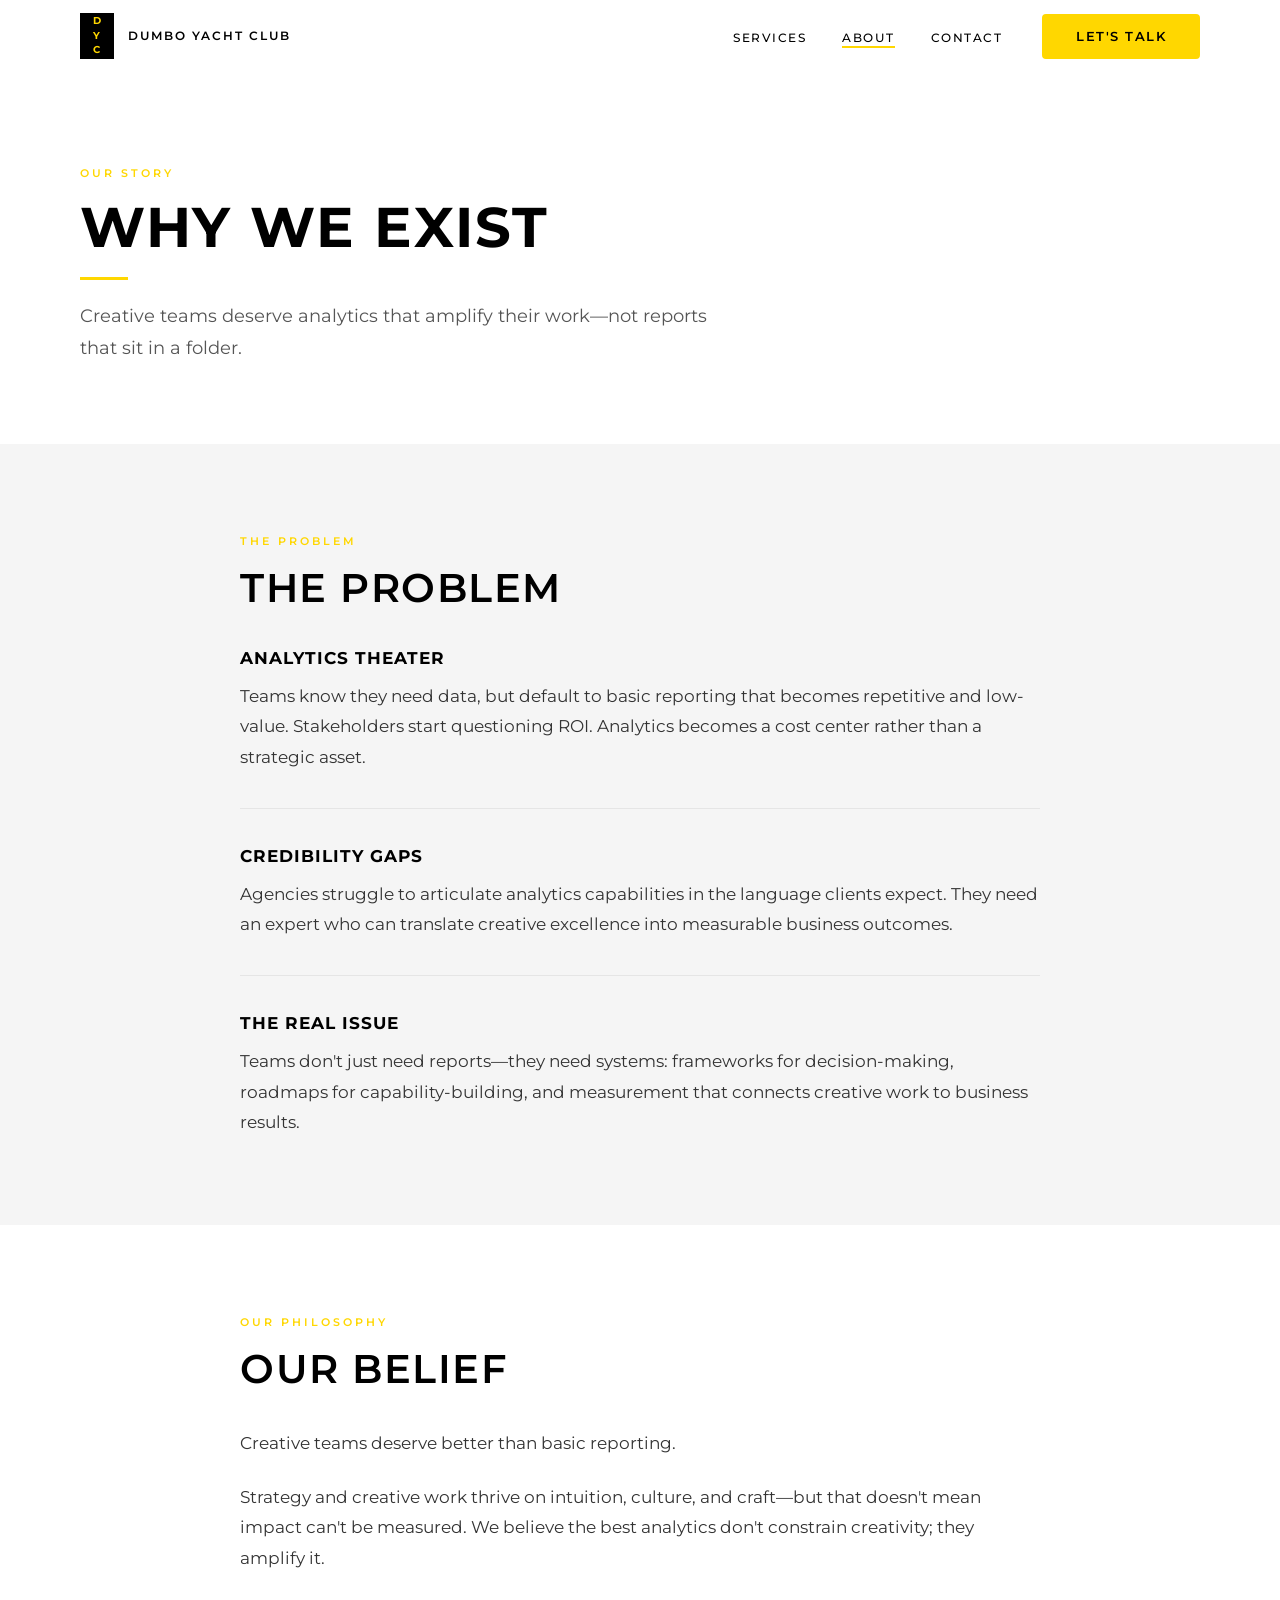
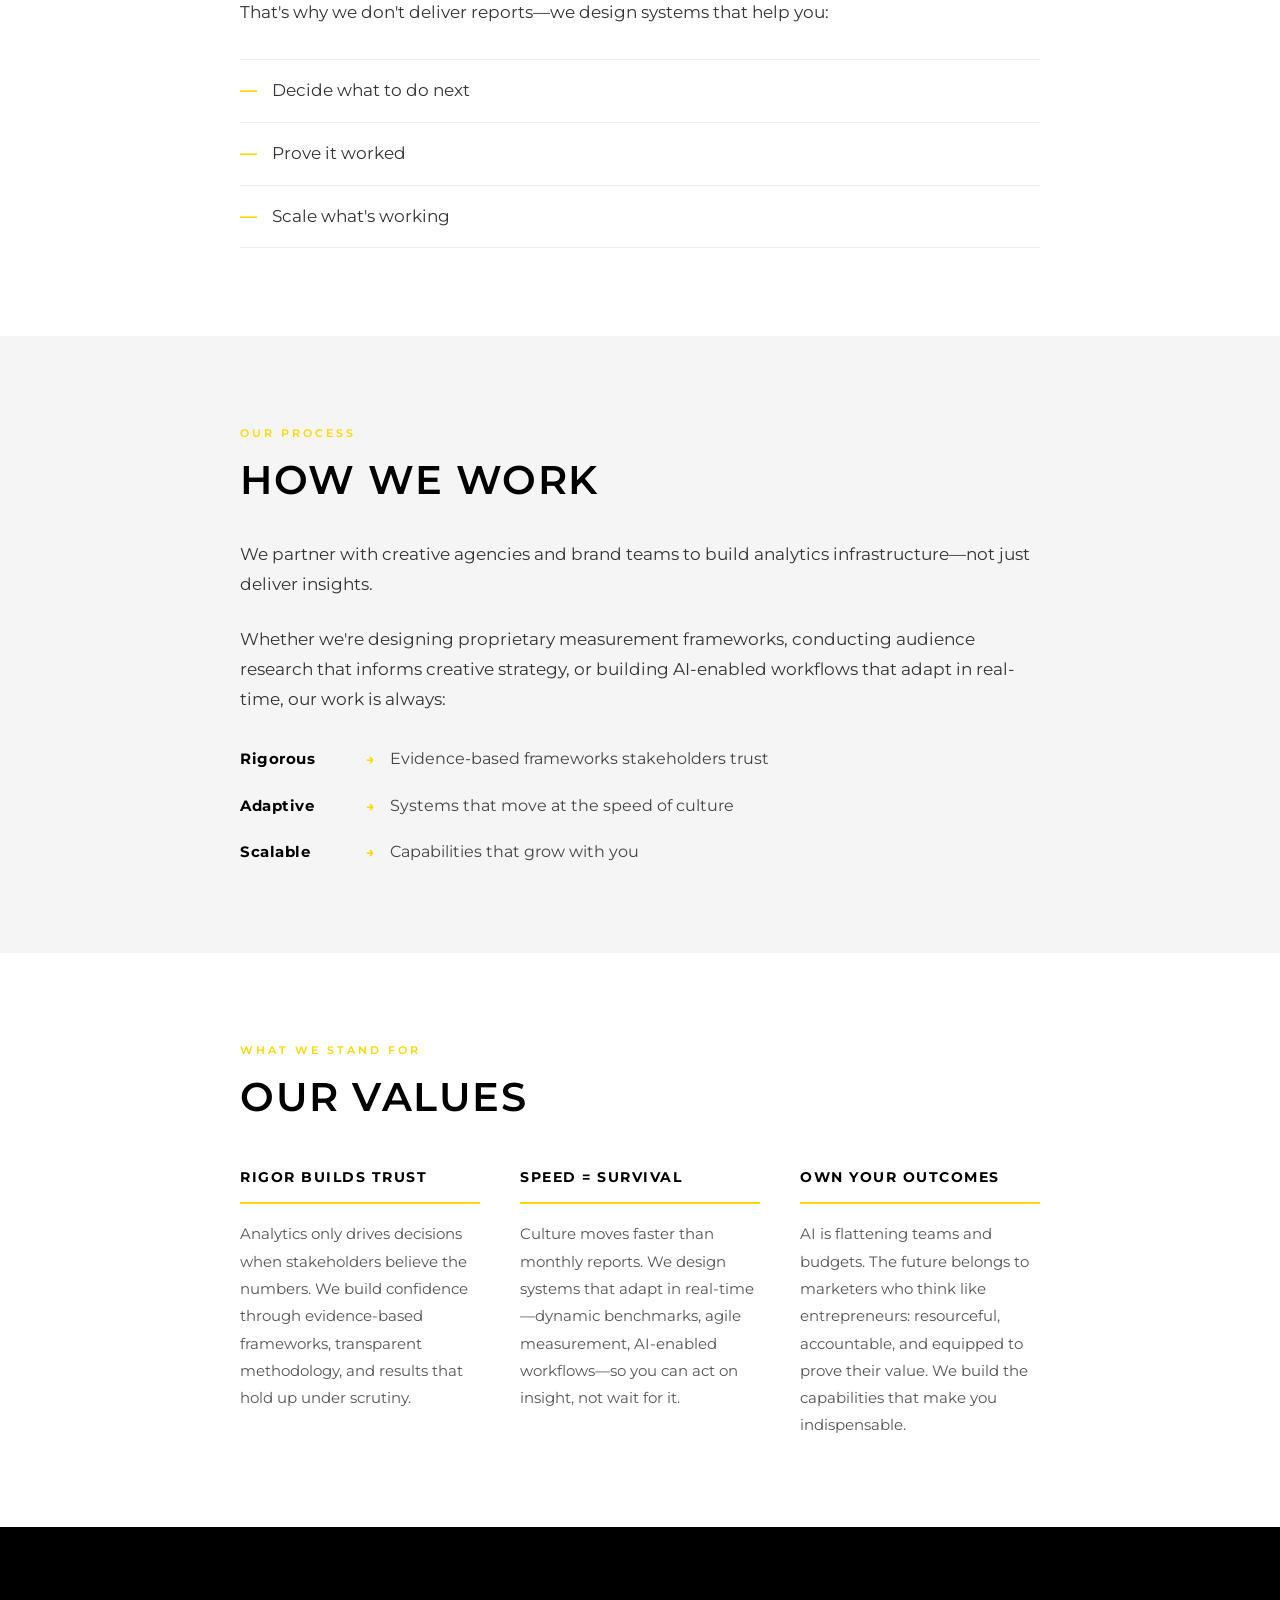
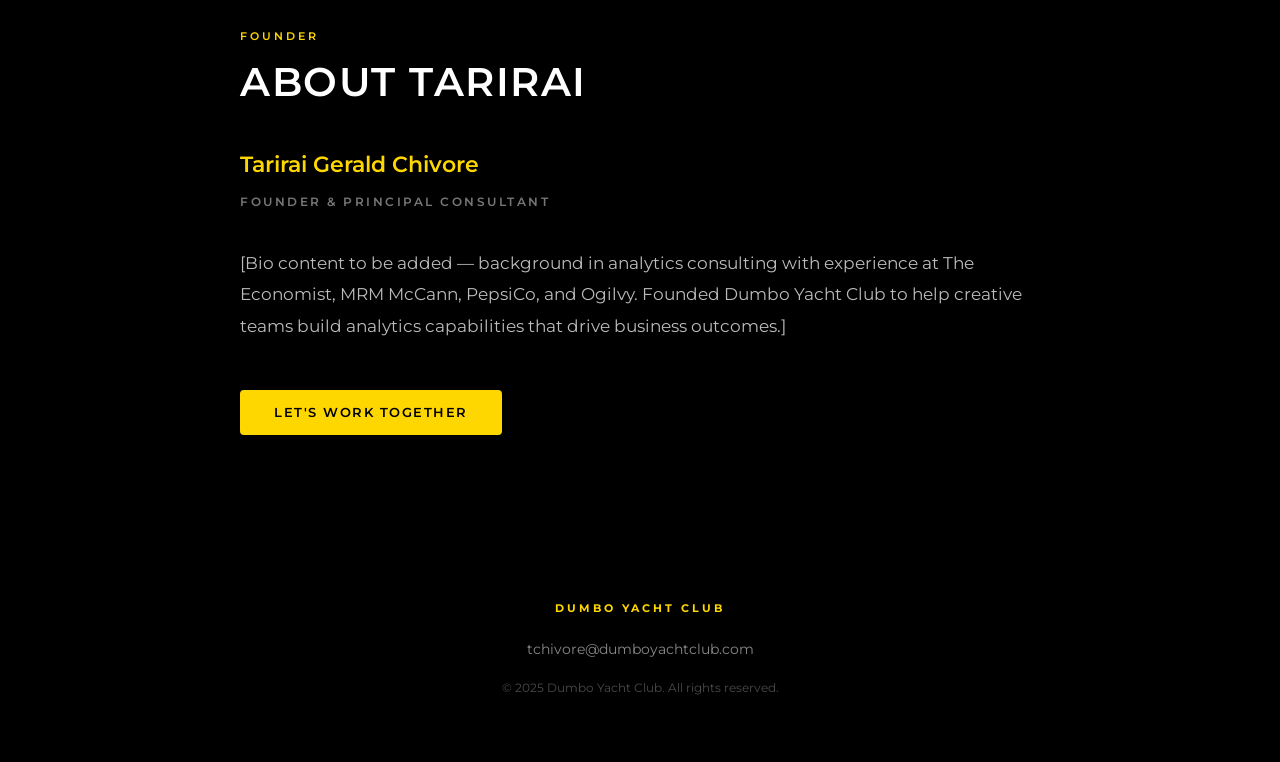
==== about.html @ dabc2cdc "Initial commit: DYC website structure and styling - index.html: homepage with hero, How We're Differ" ====
<!DOCTYPE html>
<html lang="en">
<head>
  <meta charset="UTF-8" />
  <meta name="viewport" content="width=device-width, initial-scale=1.0" />
  <meta name="description" content="About Dumbo Yacht Club — why we exist, what we believe, and how we work with creative agencies and brand teams." />
  <title>About — Dumbo Yacht Club</title>
  <link rel="preconnect" href="https://fonts.googleapis.com" />
  <link rel="preconnect" href="https://fonts.gstatic.com" crossorigin />
  <link href="https://fonts.googleapis.com/css2?family=Montserrat:wght@300;400;500;600;700&display=swap" rel="stylesheet" />
  <link rel="stylesheet" href="styles.css" />
</head>
<body>

  <!-- ===================== HEADER ===================== -->
  <header class="site-header" id="site-header">
    <nav class="nav-container" aria-label="Primary navigation">
      <a href="index.html" class="logo" aria-label="Dumbo Yacht Club — Home">
        <div class="logo-box" aria-hidden="true">
          <span>D</span>
          <span>Y</span>
          <span>C</span>
        </div>
        <span class="logo-text">Dumbo Yacht Club</span>
      </a>

      <ul class="nav-links" role="list">
        <li><a href="services.html">Services</a></li>
        <li><a href="about.html">About</a></li>
        <li><a href="contact.html">Contact</a></li>
      </ul>

      <a href="contact.html" class="btn btn-primary nav-cta">Let's Talk</a>

      <button class="hamburger" aria-label="Open navigation menu" aria-expanded="false">
        <span></span>
        <span></span>
        <span></span>
      </button>
    </nav>

    <div class="mobile-menu" role="dialog" aria-label="Mobile navigation">
      <nav class="mobile-nav">
        <a href="services.html">Services</a>
        <a href="about.html">About</a>
        <a href="contact.html">Contact</a>
      </nav>
      <div class="mobile-cta">
        <a href="contact.html" class="btn btn-primary">Let's Talk</a>
      </div>
    </div>
  </header>

  <main>

    <!-- ===================== PAGE HERO ===================== -->
    <section class="page-hero">
      <div class="container">
        <span class="section-label fade-in">Our Story</span>
        <h1 class="fade-in delay-1">Why We Exist</h1>
        <div class="divider fade-in delay-2"></div>
        <p class="lead fade-in delay-3">
          Creative teams deserve analytics that amplify their work—not reports that sit in a folder.
        </p>
      </div>
    </section>

    <!-- ===================== SECTION 1: THE PROBLEM ===================== -->
    <section class="about-section" aria-label="The Problem">
      <div class="container">
        <div class="about-inner fade-in">
          <span class="section-label">The Problem</span>
          <h2>The Problem</h2>

          <div class="problem-block">
            <h3>Analytics Theater</h3>
            <p>
              Teams know they need data, but default to basic reporting that becomes repetitive
              and low-value. Stakeholders start questioning ROI. Analytics becomes a cost center
              rather than a strategic asset.
            </p>
          </div>

          <div class="problem-block">
            <h3>Credibility Gaps</h3>
            <p>
              Agencies struggle to articulate analytics capabilities in the language clients expect.
              They need an expert who can translate creative excellence into measurable business outcomes.
            </p>
          </div>

          <div class="problem-block">
            <h3>The Real Issue</h3>
            <p>
              Teams don't just need reports—they need systems: frameworks for decision-making,
              roadmaps for capability-building, and measurement that connects creative work to
              business results.
            </p>
          </div>
        </div>
      </div>
    </section>

    <!-- ===================== SECTION 2: OUR BELIEF ===================== -->
    <section class="about-section" aria-label="Our Belief">
      <div class="container">
        <div class="about-inner fade-in">
          <span class="section-label">Our Philosophy</span>
          <h2>Our Belief</h2>

          <p>
            Creative teams deserve better than basic reporting.
          </p>
          <p>
            Strategy and creative work thrive on intuition, culture, and craft—but that
            doesn't mean impact can't be measured. We believe the best analytics don't
            constrain creativity; they amplify it.
          </p>
          <p>
            That's why we don't deliver reports—we design systems that help you:
          </p>

          <div class="belief-items">
            <div class="belief-item">Decide what to do next</div>
            <div class="belief-item">Prove it worked</div>
            <div class="belief-item">Scale what's working</div>
          </div>
        </div>
      </div>
    </section>

    <!-- ===================== SECTION 3: HOW WE WORK ===================== -->
    <section class="about-section" aria-label="How We Work">
      <div class="container">
        <div class="about-inner fade-in">
          <span class="section-label">Our Process</span>
          <h2>How We Work</h2>

          <p>
            We partner with creative agencies and brand teams to build analytics
            infrastructure—not just deliver insights.
          </p>
          <p>
            Whether we're designing proprietary measurement frameworks, conducting audience
            research that informs creative strategy, or building AI-enabled workflows that
            adapt in real-time, our work is always:
          </p>

          <div class="work-attrs">
            <div class="work-attr">
              <span class="work-attr-label"><strong>Rigorous</strong></span>
              <span class="work-attr-arrow">→</span>
              <span class="work-attr-desc">Evidence-based frameworks stakeholders trust</span>
            </div>
            <div class="work-attr">
              <span class="work-attr-label"><strong>Adaptive</strong></span>
              <span class="work-attr-arrow">→</span>
              <span class="work-attr-desc">Systems that move at the speed of culture</span>
            </div>
            <div class="work-attr">
              <span class="work-attr-label"><strong>Scalable</strong></span>
              <span class="work-attr-arrow">→</span>
              <span class="work-attr-desc">Capabilities that grow with you</span>
            </div>
          </div>
        </div>
      </div>
    </section>

    <!-- ===================== SECTION 4: OUR VALUES ===================== -->
    <section class="about-section" aria-label="Our Values">
      <div class="container">
        <div class="about-inner fade-in">
          <span class="section-label">What We Stand For</span>
          <h2>Our Values</h2>

          <div class="values-grid">

            <div class="value-card fade-in delay-1">
              <h3>Rigor builds trust</h3>
              <p>
                Analytics only drives decisions when stakeholders believe the numbers.
                We build confidence through evidence-based frameworks, transparent
                methodology, and results that hold up under scrutiny.
              </p>
            </div>

            <div class="value-card fade-in delay-2">
              <h3>Speed = survival</h3>
              <p>
                Culture moves faster than monthly reports. We design systems that adapt
                in real-time—dynamic benchmarks, agile measurement, AI-enabled workflows—so
                you can act on insight, not wait for it.
              </p>
            </div>

            <div class="value-card fade-in delay-3">
              <h3>Own your outcomes</h3>
              <p>
                AI is flattening teams and budgets. The future belongs to marketers who
                think like entrepreneurs: resourceful, accountable, and equipped to prove
                their value. We build the capabilities that make you indispensable.
              </p>
            </div>

          </div>
        </div>
      </div>
    </section>

    <!-- ===================== SECTION 5: ABOUT TARIRAI ===================== -->
    <section class="founder-section" aria-label="About Tarirai">
      <div class="container">
        <div class="founder-inner fade-in">
          <span class="section-label">Founder</span>
          <h2>About Tarirai</h2>

          <p class="founder-name">Tarirai Gerald Chivore</p>
          <p class="founder-title">Founder &amp; Principal Consultant</p>

          <p class="founder-bio">
            [Bio content to be added — background in analytics consulting with experience
            at The Economist, MRM McCann, PepsiCo, and Ogilvy. Founded Dumbo Yacht Club
            to help creative teams build analytics capabilities that drive business outcomes.]
          </p>

          <a href="contact.html" class="btn btn-primary">Let's Work Together</a>
        </div>
      </div>
    </section>

  </main>

  <!-- ===================== FOOTER ===================== -->
  <footer class="site-footer">
    <div class="footer-inner">
      <p class="footer-brand">Dumbo Yacht Club</p>
      <p class="footer-email">
        <a href="mailto:tchivore@dumboyachtclub.com">tchivore@dumboyachtclub.com</a>
      </p>
      <p class="footer-copy">&copy; 2025 Dumbo Yacht Club. All rights reserved.</p>
    </div>
  </footer>

  <script src="script.js"></script>
</body>
</html>
---- styles.css ----
/* ============================================================
   DUMBO YACHT CLUB — Stylesheet
   ============================================================ */

@import url('https://fonts.googleapis.com/css2?family=Montserrat:wght@300;400;500;600;700&display=swap');

/* =====================
   Custom Properties
   ===================== */
:root {
  --black:      #000000;
  --white:      #ffffff;
  --yellow:     #FFD700;
  --light-gray: #F5F5F5;
  --charcoal:   #1A1A1A;

  --font: 'Montserrat', sans-serif;

  --max-w:  1200px;
  --pad-y:  100px;
  --gutter: 40px;

  --ease:   0.3s ease;
  --radius: 4px;
}

/* =====================
   Reset & Base
   ===================== */
*, *::before, *::after {
  box-sizing: border-box;
  margin: 0;
  padding: 0;
}

html { scroll-behavior: smooth; }

body {
  font-family: var(--font);
  font-size: 17px;
  line-height: 1.7;
  color: var(--black);
  background: var(--white);
  overflow-x: hidden;
}

img { max-width: 100%; display: block; }
a   { color: inherit; text-decoration: none; }
ul  { list-style: none; }
button { cursor: pointer; font-family: var(--font); }

/* =====================
   Typography
   ===================== */
h1 {
  font-size: clamp(38px, 5.5vw, 56px);
  font-weight: 700;
  letter-spacing: 2px;
  text-transform: uppercase;
  line-height: 1.08;
}

h2 {
  font-size: clamp(26px, 3.5vw, 40px);
  font-weight: 600;
  letter-spacing: 1.5px;
  text-transform: uppercase;
  line-height: 1.15;
}

h3 {
  font-size: clamp(18px, 2vw, 24px);
  font-weight: 500;
  line-height: 1.3;
}

p { line-height: 1.78; }

strong { font-weight: 700; }

/* =====================
   Layout Utilities
   ===================== */
.container {
  max-width: var(--max-w);
  margin: 0 auto;
  padding: 0 var(--gutter);
}

.section-label {
  display: block;
  font-size: 11px;
  font-weight: 600;
  letter-spacing: 3px;
  text-transform: uppercase;
  color: var(--yellow);
  margin-bottom: 14px;
}

.divider {
  width: 48px;
  height: 3px;
  background: var(--yellow);
  margin: 20px 0;
}
.divider-center { margin: 20px auto; }

.text-center { text-align: center; }

/* =====================
   Buttons
   ===================== */
.btn {
  display: inline-block;
  padding: 14px 32px;
  font-family: var(--font);
  font-size: 13px;
  font-weight: 600;
  letter-spacing: 1.5px;
  text-transform: uppercase;
  border: 2px solid transparent;
  border-radius: var(--radius);
  transition:
    background-color var(--ease),
    color var(--ease),
    border-color var(--ease);
  line-height: 1;
  white-space: nowrap;
}

.btn-primary {
  background: var(--yellow);
  color: var(--black);
  border-color: var(--yellow);
}
.btn-primary:hover {
  background: var(--black);
  color: var(--yellow);
  border-color: var(--black);
}

.btn-secondary {
  background: transparent;
  color: var(--black);
  border-color: var(--black);
}
.btn-secondary:hover {
  background: var(--black);
  color: var(--yellow);
  border-color: var(--black);
}

.btn-outline-white {
  background: transparent;
  color: var(--white);
  border-color: var(--white);
}
.btn-outline-white:hover {
  background: var(--yellow);
  color: var(--black);
  border-color: var(--yellow);
}

/* =====================
   Navigation
   ===================== */
.site-header {
  position: fixed;
  inset: 0 0 auto;
  z-index: 1000;
  background: var(--white);
  border-bottom: 1px solid transparent;
  transition: border-color var(--ease), box-shadow var(--ease);
}

.site-header.scrolled {
  border-color: #e8e8e8;
  box-shadow: 0 4px 32px rgba(0,0,0,0.06);
}

.nav-container {
  max-width: var(--max-w);
  margin: 0 auto;
  padding: 0 var(--gutter);
  height: 72px;
  display: flex;
  align-items: center;
  gap: 32px;
}

/* Logo */
.logo {
  display: flex;
  align-items: center;
  gap: 14px;
  flex-shrink: 0;
}

.logo-box {
  display: flex;
  flex-direction: column;
  align-items: center;
  justify-content: center;
  background: var(--black);
  color: var(--yellow);
  font-size: 9.5px;
  font-weight: 700;
  letter-spacing: 1px;
  line-height: 1.55;
  width: 34px;
  height: 46px;
  user-select: none;
  flex-shrink: 0;
}

.logo-text {
  font-size: 12px;
  font-weight: 600;
  letter-spacing: 2px;
  text-transform: uppercase;
  color: var(--black);
  white-space: nowrap;
}

/* Nav links */
.nav-links {
  display: flex;
  align-items: center;
  gap: 36px;
  margin-left: auto;
}

.nav-links a {
  font-size: 12px;
  font-weight: 500;
  letter-spacing: 1.5px;
  text-transform: uppercase;
  color: var(--black);
  position: relative;
  padding-bottom: 3px;
}

.nav-links a::after {
  content: '';
  position: absolute;
  bottom: 0;
  left: 0;
  width: 0;
  height: 2px;
  background: var(--yellow);
  transition: width var(--ease);
}

.nav-links a:hover::after,
.nav-links a.active::after { width: 100%; }

.nav-cta { margin-left: 8px; }

/* Hamburger */
.hamburger {
  display: none;
  flex-direction: column;
  justify-content: space-between;
  width: 26px;
  height: 17px;
  background: none;
  border: none;
  padding: 0;
  margin-left: auto;
}

.hamburger span {
  display: block;
  width: 100%;
  height: 1.5px;
  background: var(--black);
  transition: transform var(--ease), opacity var(--ease), width var(--ease);
  transform-origin: center;
}

.hamburger.active span:nth-child(1) { transform: translateY(7.75px) rotate(45deg); }
.hamburger.active span:nth-child(2) { opacity: 0; width: 0; }
.hamburger.active span:nth-child(3) { transform: translateY(-7.75px) rotate(-45deg); }

/* Mobile Menu */
.mobile-menu {
  display: none;
  position: fixed;
  top: 72px;
  left: 0;
  right: 0;
  bottom: 0;
  background: var(--white);
  z-index: 999;
  padding: 52px var(--gutter) 40px;
  flex-direction: column;
  gap: 40px;
  transform: translateX(100%);
  transition: transform 0.42s cubic-bezier(0.76, 0, 0.24, 1);
  overflow-y: auto;
}

.mobile-menu.open { transform: translateX(0); }

.mobile-nav { display: flex; flex-direction: column; gap: 0; }

.mobile-nav a {
  display: block;
  font-size: 26px;
  font-weight: 700;
  letter-spacing: 1.5px;
  text-transform: uppercase;
  color: var(--black);
  padding: 20px 0;
  border-bottom: 1px solid #eee;
  transition: color var(--ease);
}

.mobile-nav a:first-child { border-top: 1px solid #eee; }
.mobile-nav a:hover { color: #666; }

.mobile-cta { margin-top: 8px; }

/* =====================
   Hero
   ===================== */
.hero {
  min-height: 100svh;
  display: flex;
  align-items: center;
  position: relative;
  overflow: hidden;
  padding: 72px 0 0;
  background: var(--white);
}

.hero .container {
  display: flex;
  align-items: center;
  width: 100%;
  position: relative;
  z-index: 2;
  padding-top: 60px;
  padding-bottom: 60px;
}

.hero-content { max-width: 620px; }

.hero h1 {
  margin-bottom: 28px;
  color: var(--black);
}

.hero-sub {
  font-size: 19px;
  color: #444;
  margin-bottom: 48px;
  max-width: 460px;
  line-height: 1.7;
  font-weight: 400;
}

.hero-ctas {
  display: flex;
  gap: 16px;
  flex-wrap: wrap;
}

/* Hero wave decoration */
.hero-wave {
  position: absolute;
  right: -40px;
  top: 50%;
  transform: translateY(-50%);
  width: 52%;
  max-width: 660px;
  pointer-events: none;
  z-index: 1;
  animation: wave-drift 12s ease-in-out infinite;
}

@keyframes wave-drift {
  0%, 100% { transform: translateY(-50%) translateX(0px); }
  50%       { transform: translateY(-50%) translateX(14px); }
}

/* =====================
   How We're Different
   ===================== */
.how-different {
  padding: var(--pad-y) 0;
  background: var(--light-gray);
}

.how-different .inner {
  max-width: 780px;
  margin: 0 auto;
  text-align: center;
}

.how-different h2 { margin-bottom: 12px; }

.how-different p {
  font-size: 18px;
  color: #444;
  line-height: 1.85;
  margin-top: 28px;
}

/* =====================
   What We Do
   ===================== */
.what-we-do {
  padding: var(--pad-y) 0;
  background: var(--white);
}

.what-we-do .section-head {
  text-align: center;
  margin-bottom: 64px;
}

.wwd-grid {
  display: grid;
  grid-template-columns: repeat(5, 1fr);
  gap: 2px;
  background: #e8e8e8;
  margin-bottom: 64px;
}

.wwd-item {
  background: var(--white);
  text-align: center;
  padding: 40px 20px;
  transition: background var(--ease);
}

.wwd-item:hover { background: var(--light-gray); }

.wwd-icon {
  width: 40px;
  height: 40px;
  margin: 0 auto 20px;
}

.wwd-icon svg {
  width: 100%;
  height: 100%;
}

.wwd-item h3 {
  font-size: 11px;
  font-weight: 700;
  letter-spacing: 1.5px;
  text-transform: uppercase;
  margin-bottom: 14px;
  color: var(--black);
}

.wwd-item p {
  font-size: 13px;
  color: #666;
  line-height: 1.75;
}

.wwd-cta { text-align: center; }

/* =====================
   Services Overview (Homepage)
   ===================== */
.services-overview {
  padding: var(--pad-y) 0;
  background: var(--light-gray);
}

.services-overview .section-head {
  text-align: center;
  margin-bottom: 56px;
}

.svc-grid {
  display: grid;
  grid-template-columns: repeat(4, 1fr);
  gap: 2px;
  background: #d8d8d8;
}

.svc-card {
  background: var(--white);
  padding: 48px 36px;
  display: flex;
  flex-direction: column;
  transition: background var(--ease);
  text-decoration: none;
  color: var(--black);
}

.svc-card:hover { background: var(--charcoal); }

.svc-card:hover h3,
.svc-card:hover p { color: #ddd; }

.svc-card:hover .card-link { color: var(--yellow); }

.svc-card:hover .card-icon svg path,
.svc-card:hover .card-icon svg rect,
.svc-card:hover .card-icon svg polyline,
.svc-card:hover .card-icon svg line,
.svc-card:hover .card-icon svg circle { stroke: var(--yellow); }

.card-icon {
  width: 32px;
  height: 32px;
  margin-bottom: 28px;
  flex-shrink: 0;
}

.card-icon svg {
  width: 100%;
  height: 100%;
}

.svc-card h3 {
  font-size: 16px;
  font-weight: 600;
  letter-spacing: 0.5px;
  margin-bottom: 14px;
  transition: color var(--ease);
}

.svc-card p {
  font-size: 14px;
  color: #666;
  line-height: 1.78;
  margin-bottom: 28px;
  flex: 1;
  transition: color var(--ease);
}

.card-link {
  font-size: 11px;
  font-weight: 700;
  letter-spacing: 1.5px;
  text-transform: uppercase;
  color: var(--black);
  position: relative;
  display: inline-block;
  transition: color var(--ease);
}

.card-link::after {
  content: '';
  position: absolute;
  bottom: -2px;
  left: 0;
  width: 100%;
  height: 2px;
  background: var(--yellow);
}

/* =====================
   Page Hero (Inner Pages)
   ===================== */
.page-hero {
  padding: 164px 0 80px;
  background: var(--white);
}

.page-hero h1 { margin-bottom: 20px; }

.page-hero .lead {
  font-size: 18px;
  color: #555;
  max-width: 640px;
  line-height: 1.78;
}

.page-hero.centered { text-align: center; }
.page-hero.centered .lead { margin: 0 auto; }
.page-hero.centered .divider { margin: 16px auto 0; }

/* =====================
   Services Page
   ===================== */
.svc-section {
  padding: 88px 0;
}

.svc-section:nth-of-type(even) { background: var(--light-gray); }

.svc-section-inner { max-width: 800px; }

.svc-section h2 {
  font-size: clamp(22px, 2.8vw, 34px);
  margin-bottom: 12px;
}

.svc-positioning {
  font-size: 18px;
  color: #555;
  margin-bottom: 44px;
  padding-left: 20px;
  border-left: 3px solid var(--yellow);
  font-weight: 400;
  line-height: 1.55;
}

.capabilities {
  display: flex;
  flex-direction: column;
  gap: 14px;
}

.capabilities li {
  font-size: 16px;
  color: #333;
  padding-left: 28px;
  position: relative;
  line-height: 1.65;
}

.capabilities li::before {
  content: '';
  position: absolute;
  left: 0;
  top: 12px;
  width: 12px;
  height: 2px;
  background: var(--yellow);
}

/* Services CTA banner */
.svc-cta-banner {
  background: var(--black);
  padding: var(--pad-y) 0;
  text-align: center;
}

.svc-cta-banner h2 {
  color: var(--white);
  margin-bottom: 16px;
}

.svc-cta-banner p {
  color: #999;
  font-size: 18px;
  margin-bottom: 44px;
  max-width: 540px;
  margin-left: auto;
  margin-right: auto;
}

/* =====================
   About Page
   ===================== */
.about-section {
  padding: 88px 0;
}

.about-section:nth-of-type(even) { background: var(--light-gray); }

.about-inner {
  max-width: 800px;
  margin: 0 auto;
}

.about-section h2 { margin-bottom: 36px; }

.about-section p {
  color: #333;
  margin-bottom: 24px;
  font-size: 17px;
}

.about-section p:last-child { margin-bottom: 0; }

/* Problem blocks */
.problem-block {
  margin-bottom: 36px;
  padding-bottom: 36px;
  border-bottom: 1px solid #e5e5e5;
}

.problem-block:last-child {
  margin-bottom: 0;
  padding-bottom: 0;
  border-bottom: none;
}

.problem-block h3 {
  font-size: 17px;
  font-weight: 700;
  letter-spacing: 1px;
  text-transform: uppercase;
  margin-bottom: 12px;
  color: var(--black);
}

/* Belief items */
.belief-items {
  margin-top: 32px;
  display: flex;
  flex-direction: column;
}

.belief-item {
  font-size: 17px;
  color: #333;
  padding: 16px 0 16px 32px;
  position: relative;
  border-top: 1px solid #eee;
  line-height: 1.75;
}

.belief-item:last-child { border-bottom: 1px solid #eee; }

.belief-item::before {
  content: '—';
  position: absolute;
  left: 0;
  color: var(--yellow);
  font-weight: 700;
}

/* How We Work */
.work-attrs {
  margin-top: 32px;
  display: flex;
  flex-direction: column;
  gap: 20px;
}

.work-attr {
  display: grid;
  grid-template-columns: 110px 24px 1fr;
  gap: 0 8px;
  align-items: baseline;
}

.work-attr-label {
  font-weight: 700;
  font-size: 15px;
  letter-spacing: 0.5px;
}

.work-attr-arrow {
  color: var(--yellow);
  font-size: 14px;
  font-weight: 700;
  text-align: center;
}

.work-attr-desc {
  font-size: 16px;
  color: #444;
  line-height: 1.65;
}

/* Values grid */
.values-grid {
  display: grid;
  grid-template-columns: repeat(3, 1fr);
  gap: 40px;
  margin-top: 48px;
}

.value-card h3 {
  font-size: 14px;
  font-weight: 700;
  letter-spacing: 1.5px;
  text-transform: uppercase;
  margin-bottom: 16px;
  padding-bottom: 16px;
  border-bottom: 2px solid var(--yellow);
}

.value-card p {
  font-size: 15px;
  color: #555;
  line-height: 1.82;
  margin-bottom: 0;
}

/* Founder / Tarirai section */
.founder-section {
  background: var(--black);
  padding: var(--pad-y) 0;
  color: var(--white);
}

.founder-inner {
  max-width: 800px;
  margin: 0 auto;
}

.founder-section h2 {
  color: var(--white);
  margin-bottom: 40px;
}

.founder-name {
  font-size: 22px;
  font-weight: 600;
  color: var(--yellow);
  margin-bottom: 6px;
}

.founder-title {
  font-size: 12px;
  font-weight: 600;
  letter-spacing: 2.5px;
  text-transform: uppercase;
  color: #777;
  margin-bottom: 36px;
}

.founder-bio {
  font-size: 17px;
  color: #bbb;
  line-height: 1.85;
  margin-bottom: 48px;
}

/* =====================
   Contact Page
   ===================== */
.contact-hero {
  padding: 164px 0 60px;
  background: var(--white);
  text-align: center;
}

.contact-hero h1 { margin-bottom: 20px; }

.contact-hero p {
  font-size: 18px;
  color: #555;
  max-width: 560px;
  margin: 0 auto;
  line-height: 1.75;
}

.contact-body {
  padding: 60px 0 120px;
  background: var(--white);
}

.contact-form-wrap {
  max-width: 600px;
  margin: 0 auto;
}

.form-group { margin-bottom: 28px; }

.form-group label {
  display: block;
  font-size: 11px;
  font-weight: 700;
  letter-spacing: 2px;
  text-transform: uppercase;
  margin-bottom: 8px;
  color: var(--black);
}

.form-group input,
.form-group textarea {
  width: 100%;
  padding: 14px 16px;
  font-family: var(--font);
  font-size: 16px;
  border: 1.5px solid #ddd;
  border-radius: var(--radius);
  background: var(--white);
  color: var(--black);
  transition: border-color var(--ease), box-shadow var(--ease);
  outline: none;
  appearance: none;
  -webkit-appearance: none;
}

.form-group input:focus,
.form-group textarea:focus {
  border-color: var(--yellow);
  box-shadow: 0 0 0 3px rgba(255,215,0,0.18);
}

.form-group input.error,
.form-group textarea.error {
  border-color: #c0392b;
}

.form-group textarea {
  min-height: 172px;
  resize: vertical;
}

.field-error {
  display: none;
  font-size: 12px;
  color: #c0392b;
  margin-top: 6px;
  font-weight: 500;
}

.field-error.show { display: block; }

.contact-form .btn {
  width: 100%;
  padding: 16px;
  font-size: 14px;
}

.form-success {
  display: none;
  background: #f2faf3;
  border: 1.5px solid #27ae60;
  border-radius: var(--radius);
  padding: 28px 24px;
  text-align: center;
  margin-top: 28px;
}

.form-success.show { display: block; }

.form-success p {
  color: #1e8449;
  font-weight: 600;
  font-size: 16px;
}

.contact-alt {
  max-width: 600px;
  margin: 52px auto 0;
  text-align: center;
  padding-top: 52px;
  border-top: 1px solid #eee;
}

.contact-alt p {
  font-size: 15px;
  color: #666;
}

.contact-alt a {
  color: var(--black);
  font-weight: 600;
  position: relative;
  display: inline-block;
}

.contact-alt a::after {
  content: '';
  position: absolute;
  bottom: -2px;
  left: 0;
  width: 100%;
  height: 2px;
  background: var(--yellow);
}

/* =====================
   Footer
   ===================== */
.site-footer {
  background: var(--black);
  padding: 64px var(--gutter);
  text-align: center;
}

.footer-inner {
  max-width: var(--max-w);
  margin: 0 auto;
  display: flex;
  flex-direction: column;
  align-items: center;
  gap: 14px;
}

.footer-brand {
  font-size: 11px;
  font-weight: 700;
  letter-spacing: 3px;
  text-transform: uppercase;
  color: var(--yellow);
}

.footer-email a {
  font-size: 14px;
  color: #888;
  transition: color var(--ease);
}

.footer-email a:hover { color: var(--white); }

.footer-copy {
  font-size: 12px;
  color: #4a4a4a;
}

/* =====================
   Scroll Animations
   ===================== */
.fade-in {
  opacity: 0;
  transform: translateY(28px);
  transition: opacity 0.78s ease, transform 0.78s ease;
}

.fade-in.visible {
  opacity: 1;
  transform: none;
}

.delay-1 { transition-delay: 0.1s; }
.delay-2 { transition-delay: 0.2s; }
.delay-3 { transition-delay: 0.3s; }
.delay-4 { transition-delay: 0.4s; }
.delay-5 { transition-delay: 0.5s; }

/* =====================
   Responsive — Tablet (≤ 1024px)
   ===================== */
@media (max-width: 1024px) {
  :root { --gutter: 32px; }

  .wwd-grid  { grid-template-columns: repeat(3, 1fr); }
  .svc-grid  { grid-template-columns: repeat(2, 1fr); }
  .values-grid { grid-template-columns: repeat(2, 1fr); }

  .work-attr { grid-template-columns: 100px 24px 1fr; }

  .hero-wave { width: 48%; right: -20px; }
}

/* =====================
   Responsive — Mobile (≤ 768px)
   ===================== */
@media (max-width: 768px) {
  :root {
    --pad-y:  64px;
    --gutter: 24px;
  }

  /* Nav */
  .nav-links,
  .nav-cta   { display: none; }
  .hamburger { display: flex; }
  .mobile-menu { display: flex; }

  /* Hero */
  .hero-wave  { display: none; }
  .hero-ctas  { flex-direction: column; align-items: flex-start; }
  .hero .container { padding-top: 48px; padding-bottom: 48px; }

  /* Grids */
  .wwd-grid    { grid-template-columns: 1fr; gap: 2px; }
  .svc-grid    { grid-template-columns: 1fr; }
  .values-grid { grid-template-columns: 1fr; gap: 28px; }

  /* Work attrs */
  .work-attr {
    grid-template-columns: 1fr;
    gap: 4px;
  }
  .work-attr-arrow { display: none; }

  /* Inner page heroes */
  .page-hero    { padding: 128px 0 56px; }
  .contact-hero { padding: 128px 0 52px; }

  /* Logo text hide on very small nav */
  .logo-text { display: none; }
}

/* =====================
   Responsive — Small (≤ 480px)
   ===================== */
@media (max-width: 480px) {
  h1 { letter-spacing: 1.5px; }
  h2 { letter-spacing: 1px; }

  .mobile-nav a { font-size: 22px; }

  .svc-card { padding: 36px 24px; }

  .btn { padding: 13px 24px; }
}
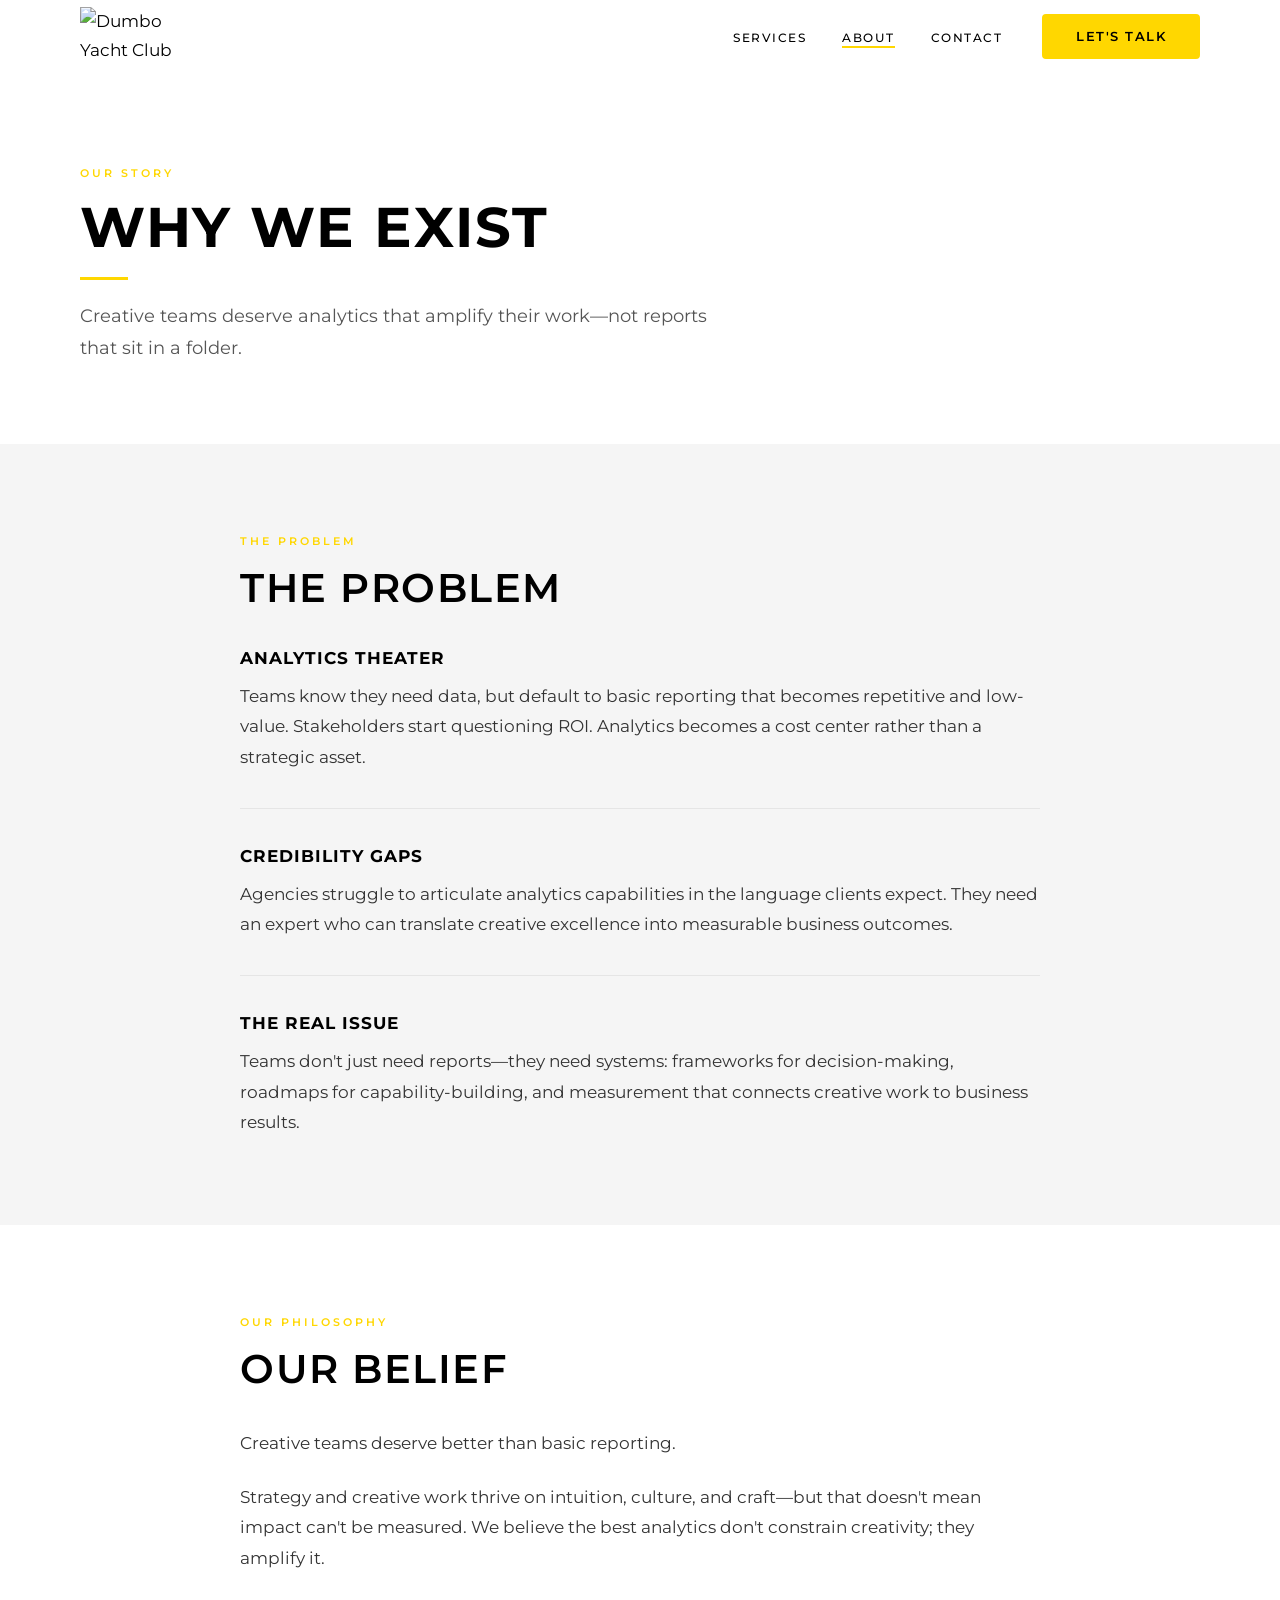
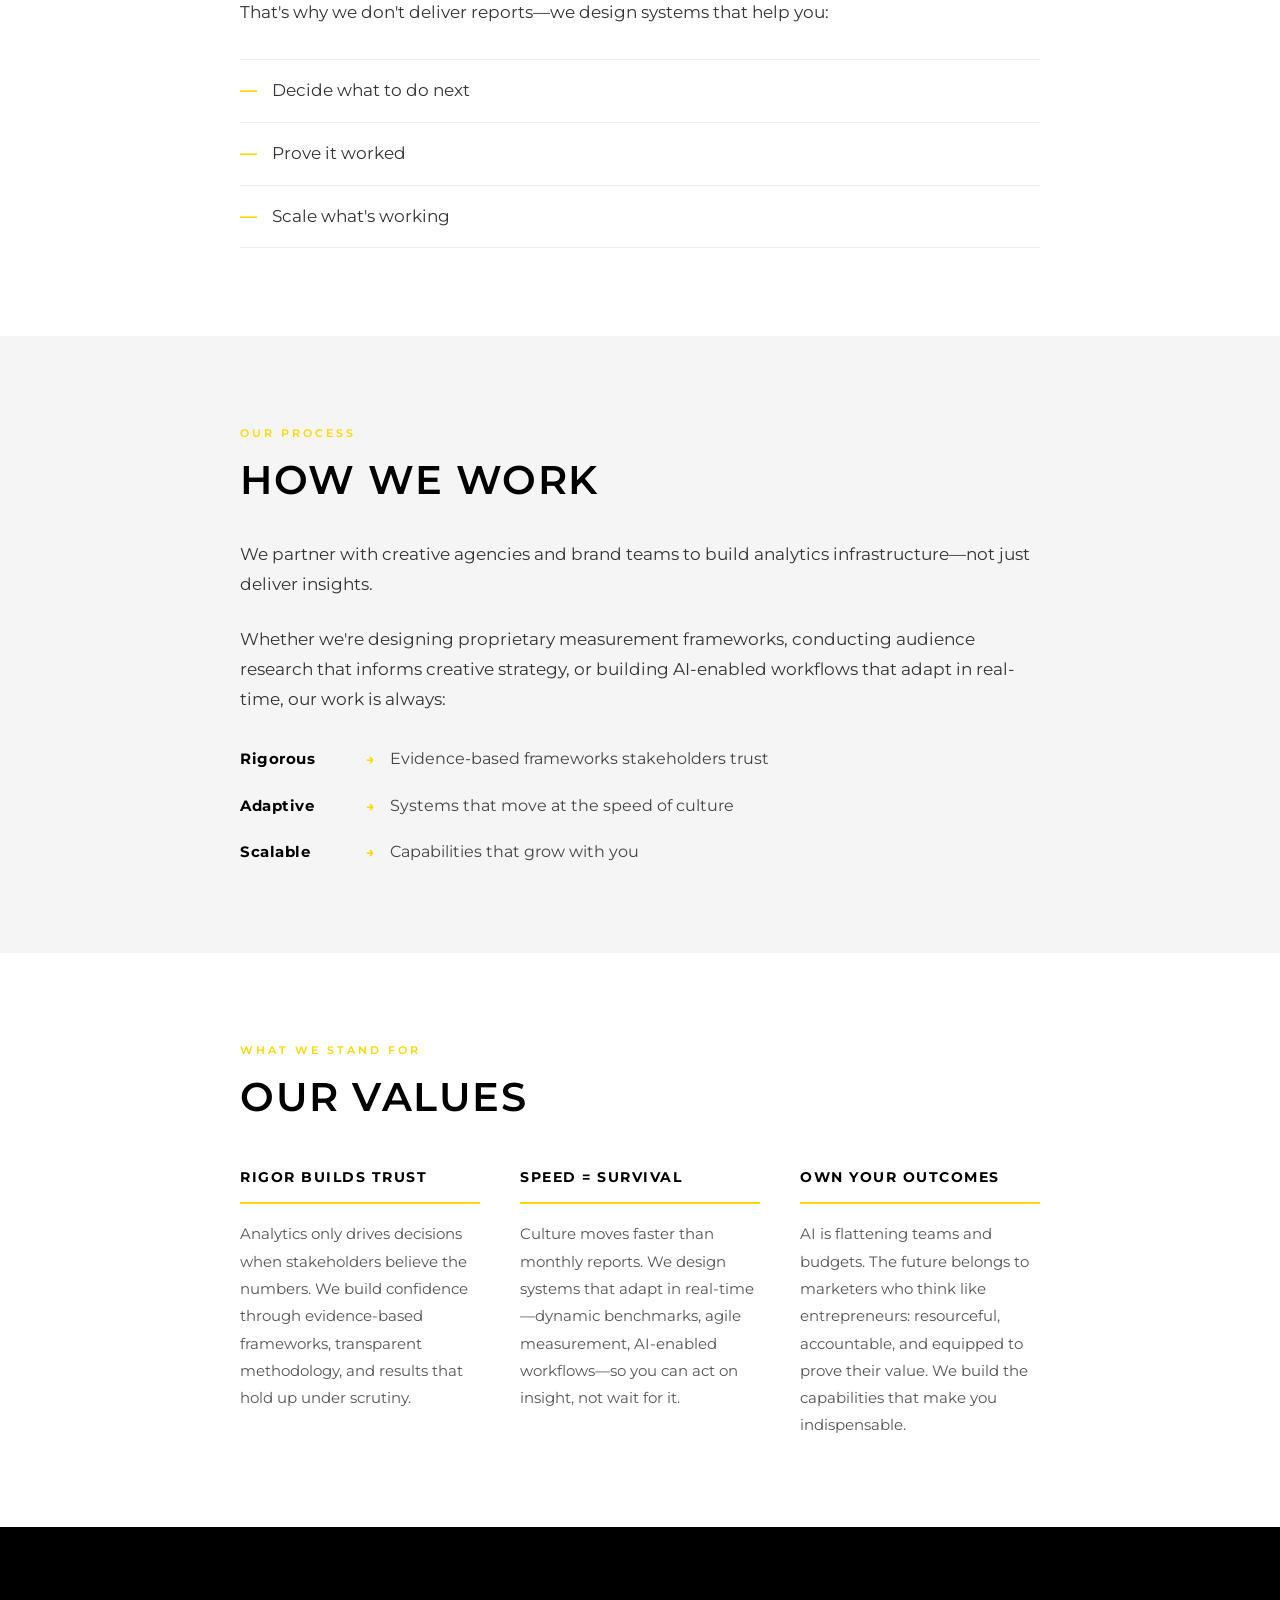
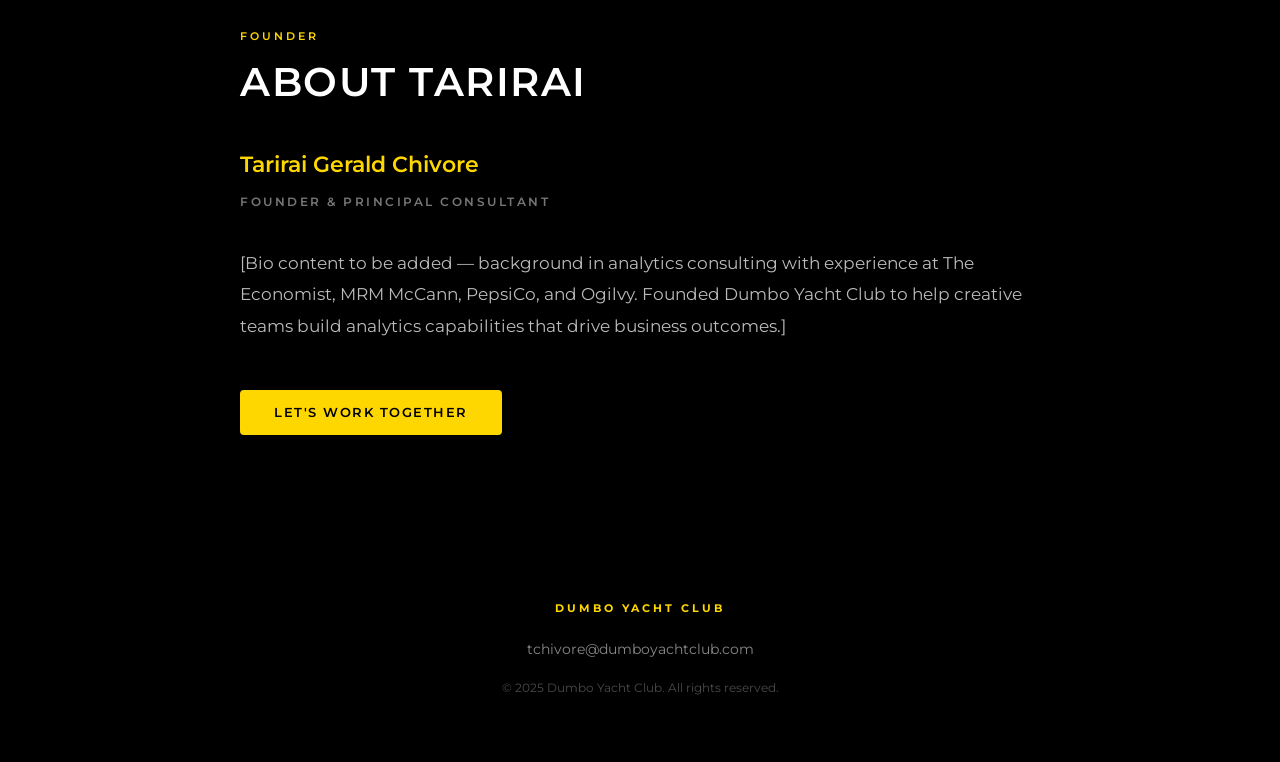
==== commit 906f30dd: "Replace text logo with logo.png across all pages Swap DYC text/box placeholder for logo.png (120px w" ====
--- a/about.html
+++ b/about.html
@@ -16,12 +16,7 @@
   <header class="site-header" id="site-header">
     <nav class="nav-container" aria-label="Primary navigation">
       <a href="index.html" class="logo" aria-label="Dumbo Yacht Club — Home">
-        <div class="logo-box" aria-hidden="true">
-          <span>D</span>
-          <span>Y</span>
-          <span>C</span>
-        </div>
-        <span class="logo-text">Dumbo Yacht Club</span>
+        <img src="logo.png" alt="Dumbo Yacht Club" class="logo-img" />
       </a>
 
       <ul class="nav-links" role="list">
--- a/styles.css
+++ b/styles.css
@@ -196,30 +196,10 @@
   flex-shrink: 0;
 }
 
-.logo-box {
-  display: flex;
-  flex-direction: column;
-  align-items: center;
-  justify-content: center;
-  background: var(--black);
-  color: var(--yellow);
-  font-size: 9.5px;
-  font-weight: 700;
-  letter-spacing: 1px;
-  line-height: 1.55;
-  width: 34px;
-  height: 46px;
-  user-select: none;
-  flex-shrink: 0;
-}
-
-.logo-text {
-  font-size: 12px;
-  font-weight: 600;
-  letter-spacing: 2px;
-  text-transform: uppercase;
-  color: var(--black);
-  white-space: nowrap;
+.logo-img {
+  width: 120px;
+  height: auto;
+  display: block;
 }
 
 /* Nav links */
@@ -1068,8 +1048,8 @@
   .page-hero    { padding: 128px 0 56px; }
   .contact-hero { padding: 128px 0 52px; }
 
-  /* Logo text hide on very small nav */
-  .logo-text { display: none; }
+  /* Scale logo down on mobile */
+  .logo-img { width: 100px; }
 }
 
 /* =====================
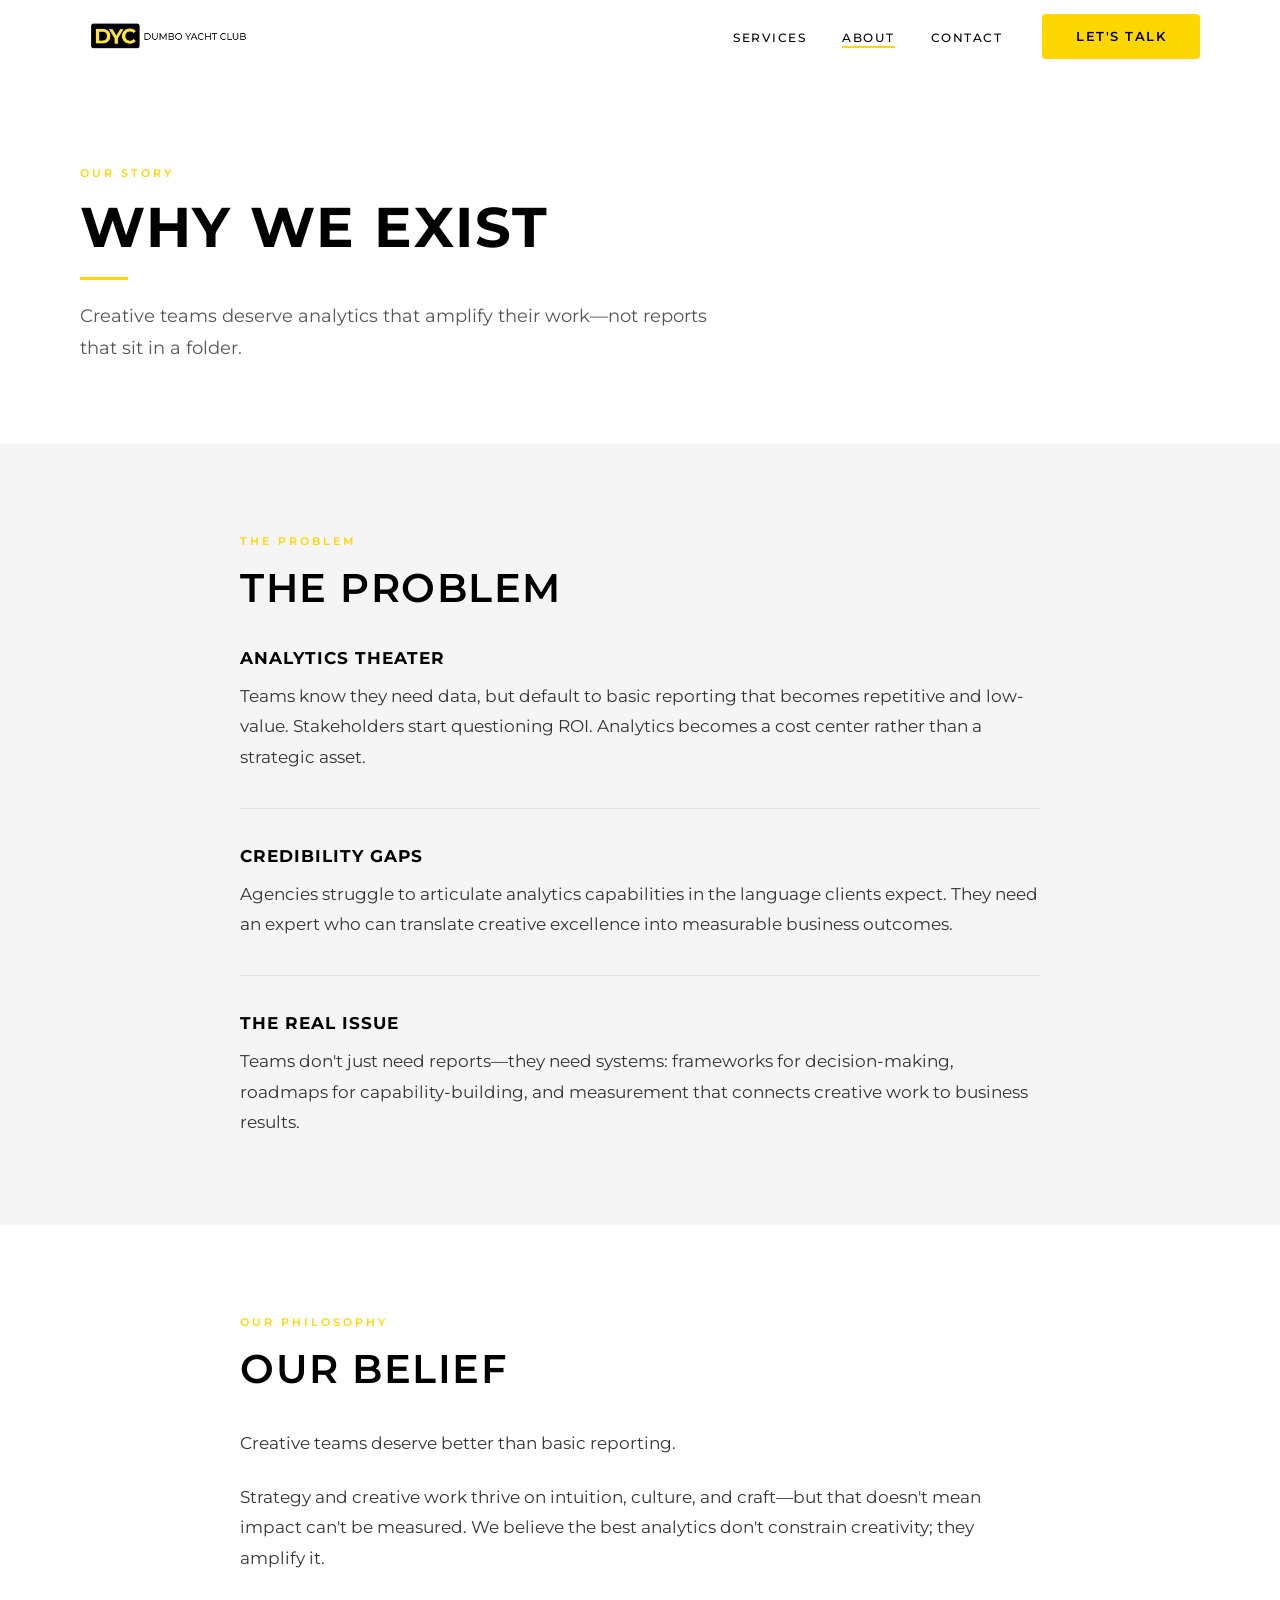
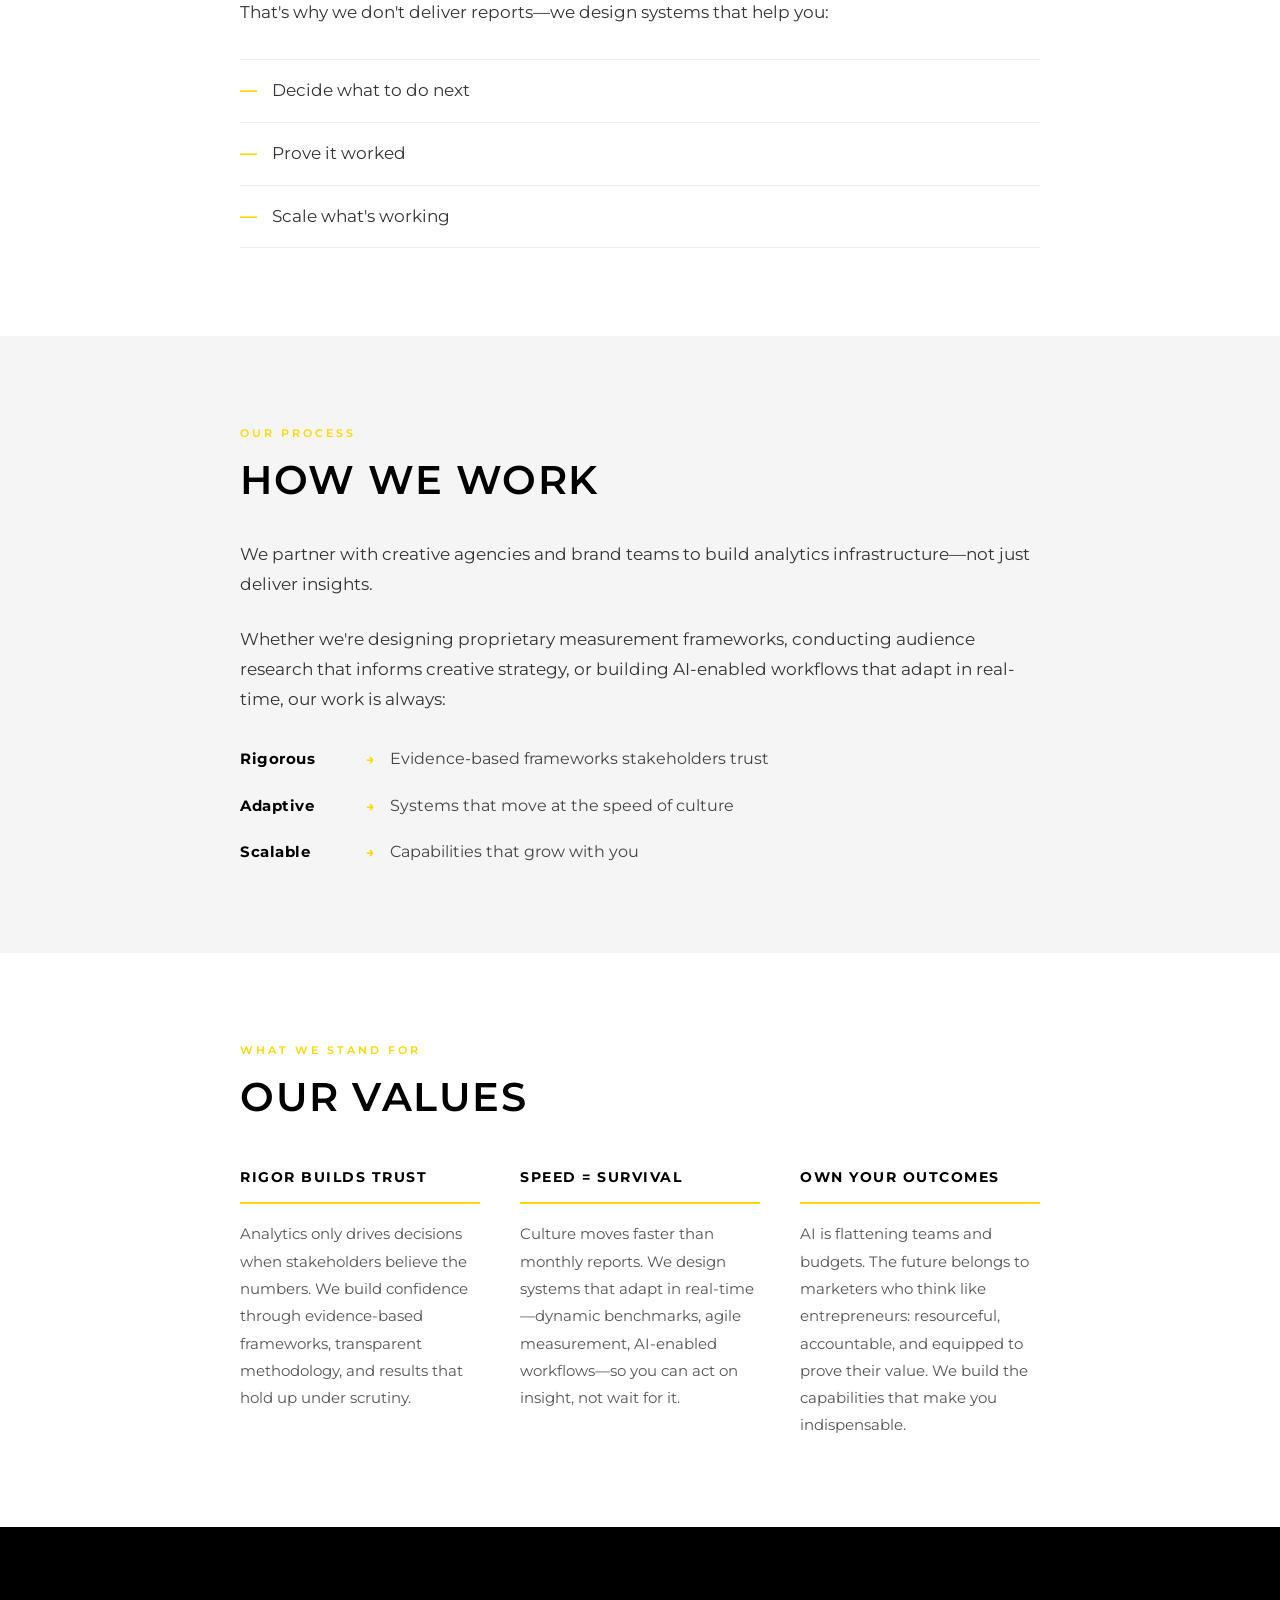
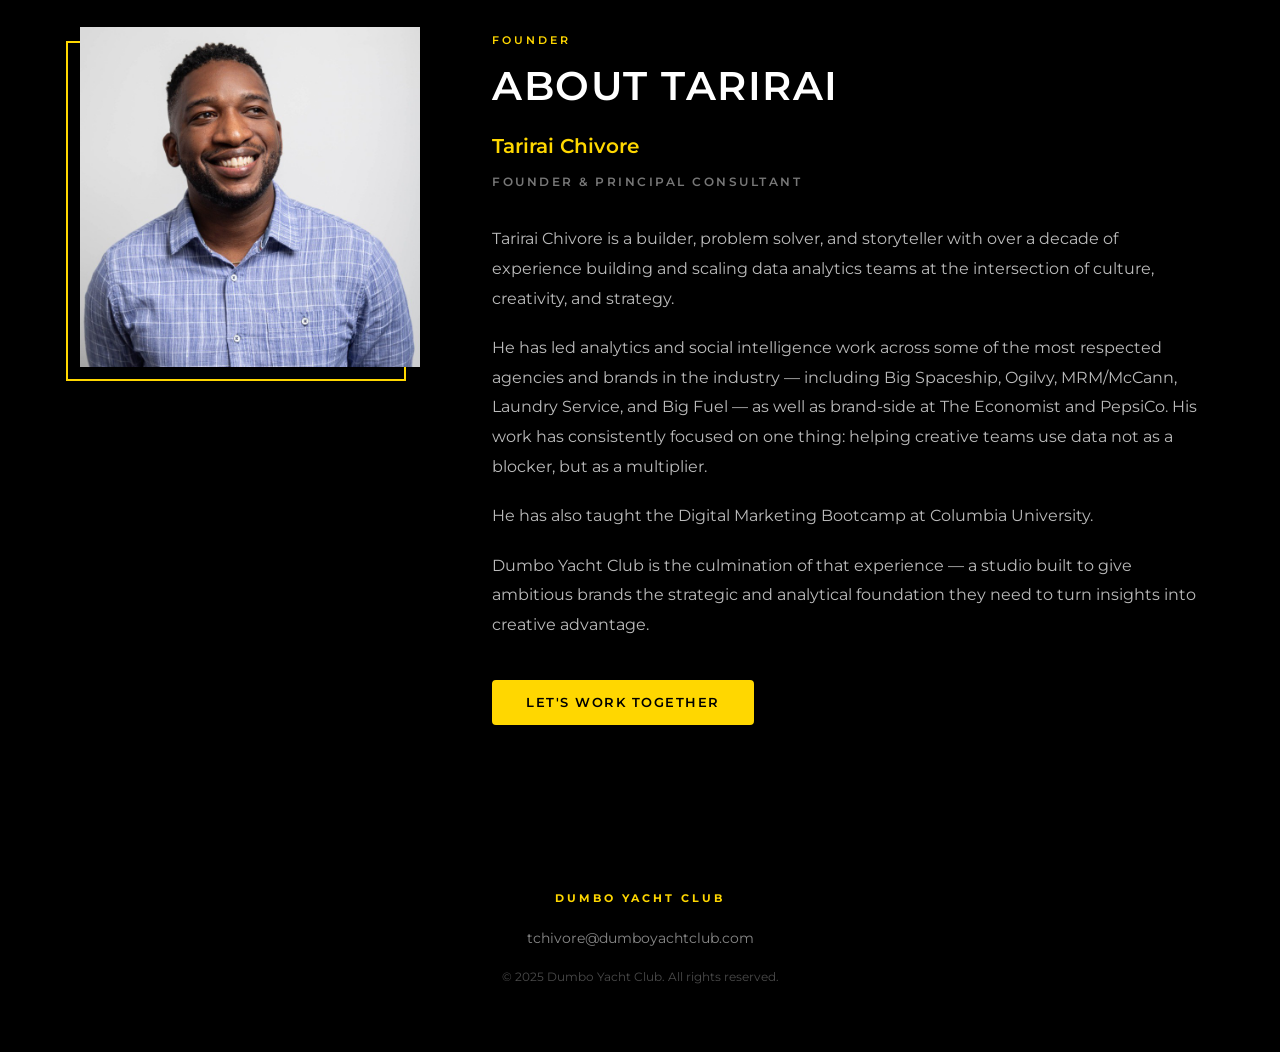
==== commit 15a58ad1: "Add founder bio section with photo to About page Replaces placeholder founder content with a two-col" ====
--- a/about.html
+++ b/about.html
@@ -206,20 +206,34 @@
     <!-- ===================== SECTION 5: ABOUT TARIRAI ===================== -->
     <section class="founder-section" aria-label="About Tarirai">
       <div class="container">
-        <div class="founder-inner fade-in">
-          <span class="section-label">Founder</span>
-          <h2>About Tarirai</h2>
-
-          <p class="founder-name">Tarirai Gerald Chivore</p>
-          <p class="founder-title">Founder &amp; Principal Consultant</p>
-
-          <p class="founder-bio">
-            [Bio content to be added — background in analytics consulting with experience
-            at The Economist, MRM McCann, PepsiCo, and Ogilvy. Founded Dumbo Yacht Club
-            to help creative teams build analytics capabilities that drive business outcomes.]
-          </p>
-
-          <a href="contact.html" class="btn btn-primary">Let's Work Together</a>
+        <div class="founder-layout fade-in">
+
+          <div class="founder-photo-wrap">
+            <img src="founder.jpeg" alt="Tarirai Chivore, Founder of Dumbo Yacht Club" class="founder-photo" />
+          </div>
+
+          <div class="founder-content">
+            <span class="section-label">Founder</span>
+            <h2>About Tarirai</h2>
+            <p class="founder-name">Tarirai Chivore</p>
+            <p class="founder-title">Founder &amp; Principal Consultant</p>
+
+            <p class="founder-bio">
+              Tarirai Chivore is a builder, problem solver, and storyteller with over a decade of experience building and scaling data analytics teams at the intersection of culture, creativity, and strategy.
+            </p>
+            <p class="founder-bio">
+              He has led analytics and social intelligence work across some of the most respected agencies and brands in the industry — including Big Spaceship, Ogilvy, MRM/McCann, Laundry Service, and Big Fuel — as well as brand-side at The Economist and PepsiCo. His work has consistently focused on one thing: helping creative teams use data not as a blocker, but as a multiplier.
+            </p>
+            <p class="founder-bio">
+              He has also taught the Digital Marketing Bootcamp at Columbia University.
+            </p>
+            <p class="founder-bio">
+              Dumbo Yacht Club is the culmination of that experience — a studio built to give ambitious brands the strategic and analytical foundation they need to turn insights into creative advantage.
+            </p>
+
+            <a href="contact.html" class="btn btn-primary">Let's Work Together</a>
+          </div>
+
         </div>
       </div>
     </section>
--- a/styles.css
+++ b/styles.css
@@ -197,7 +197,7 @@
 }
 
 .logo-img {
-  width: 120px;
+  width: 180px;
   height: auto;
   display: block;
 }
@@ -768,18 +768,50 @@
   color: var(--white);
 }
 
-.founder-inner {
-  max-width: 800px;
-  margin: 0 auto;
+.founder-layout {
+  display: grid;
+  grid-template-columns: 340px 1fr;
+  gap: 72px;
+  align-items: start;
+}
+
+.founder-photo-wrap {
+  position: relative;
+  flex-shrink: 0;
+}
+
+.founder-photo-wrap::after {
+  content: '';
+  position: absolute;
+  bottom: -14px;
+  left: -14px;
+  right: 14px;
+  top: 14px;
+  border: 2px solid var(--yellow);
+  z-index: 0;
+}
+
+.founder-photo {
+  width: 100%;
+  aspect-ratio: 1 / 1;
+  object-fit: cover;
+  object-position: center top;
+  display: block;
+  position: relative;
+  z-index: 1;
+}
+
+.founder-content {
+  padding-top: 4px;
 }
 
 .founder-section h2 {
   color: var(--white);
-  margin-bottom: 40px;
+  margin-bottom: 20px;
 }
 
 .founder-name {
-  font-size: 22px;
+  font-size: 20px;
   font-weight: 600;
   color: var(--yellow);
   margin-bottom: 6px;
@@ -791,14 +823,18 @@
   letter-spacing: 2.5px;
   text-transform: uppercase;
   color: #777;
-  margin-bottom: 36px;
+  margin-bottom: 32px;
 }
 
 .founder-bio {
-  font-size: 17px;
+  font-size: 16px;
   color: #bbb;
   line-height: 1.85;
-  margin-bottom: 48px;
+  margin-bottom: 20px;
+}
+
+.founder-bio:last-of-type {
+  margin-bottom: 40px;
 }
 
 /* =====================
@@ -1010,6 +1046,11 @@
   .work-attr { grid-template-columns: 100px 24px 1fr; }
 
   .hero-wave { width: 48%; right: -20px; }
+
+  .founder-layout {
+    grid-template-columns: 280px 1fr;
+    gap: 52px;
+  }
 }
 
 /* =====================
@@ -1048,8 +1089,18 @@
   .page-hero    { padding: 128px 0 56px; }
   .contact-hero { padding: 128px 0 52px; }
 
+  /* Founder */
+  .founder-layout {
+    grid-template-columns: 1fr;
+    gap: 48px;
+  }
+
+  .founder-photo-wrap {
+    max-width: 300px;
+  }
+
   /* Scale logo down on mobile */
-  .logo-img { width: 100px; }
+  .logo-img { width: 140px; }
 }
 
 /* =====================
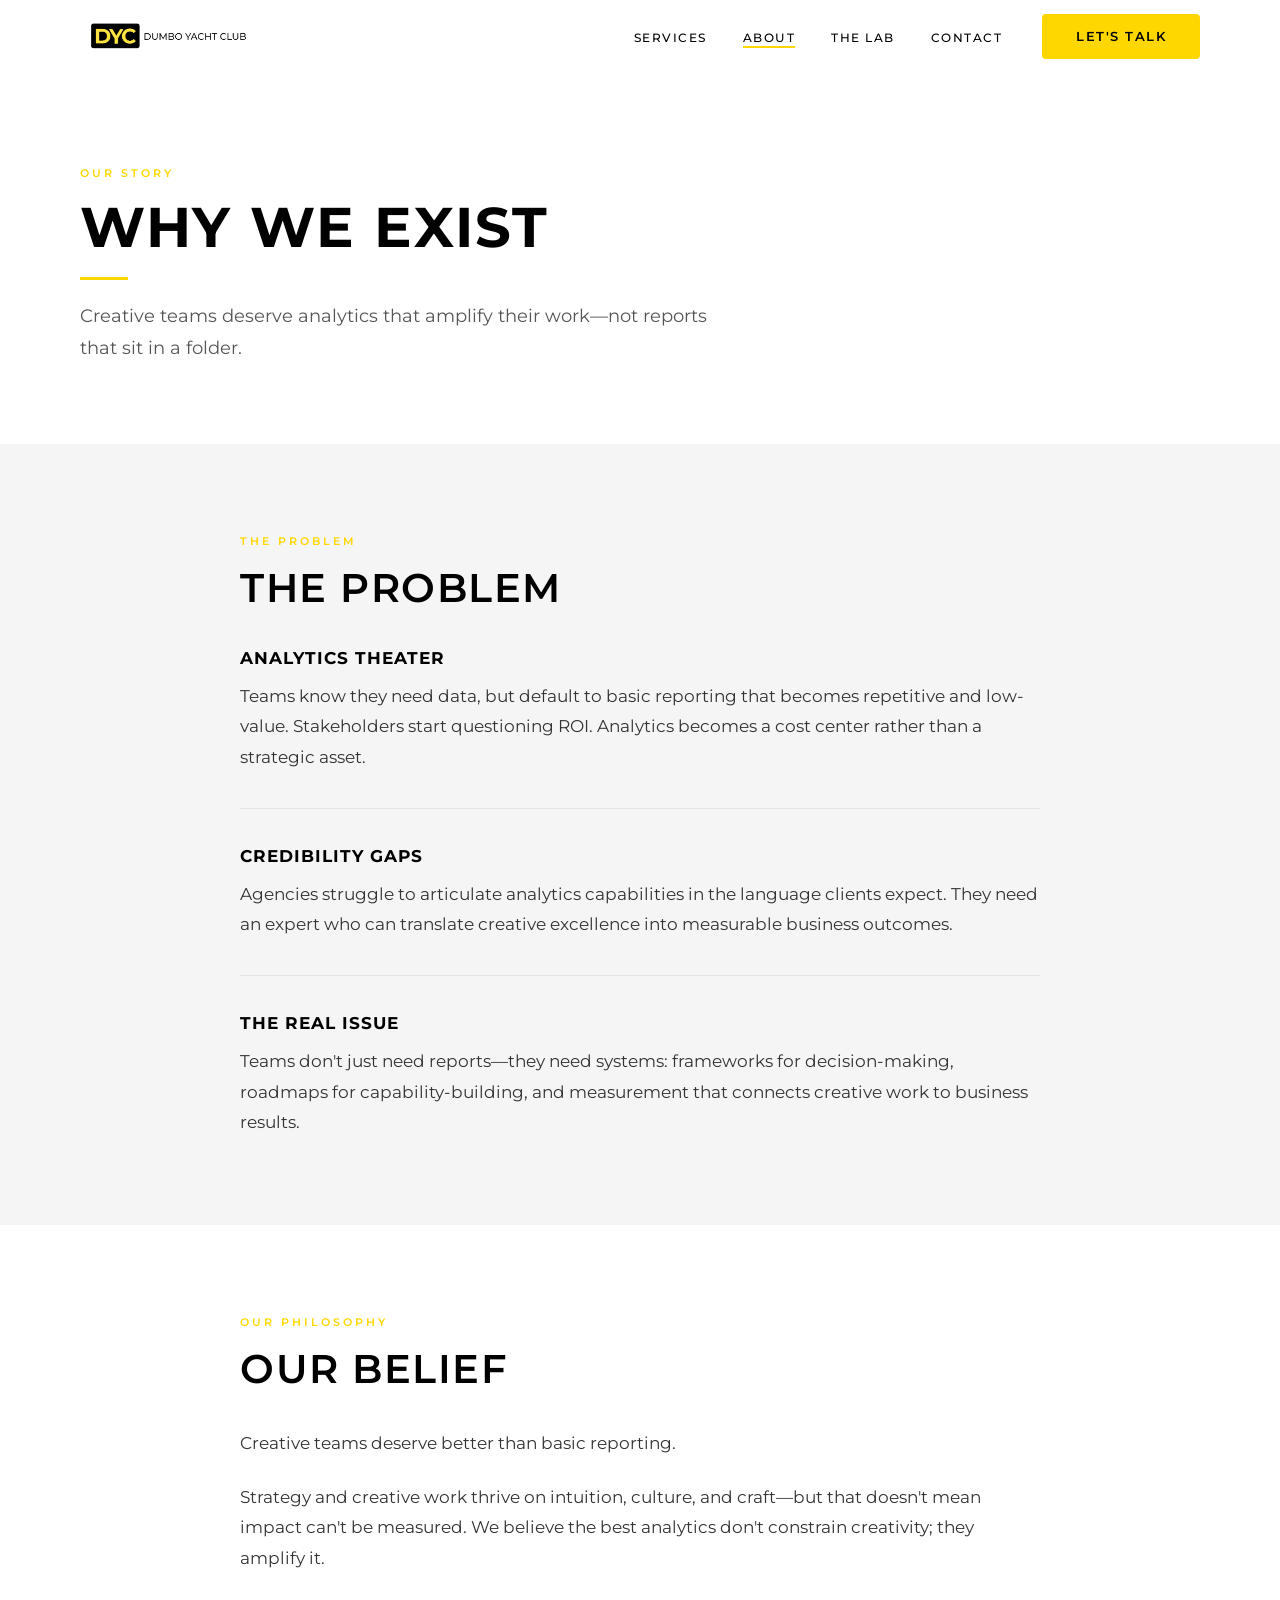
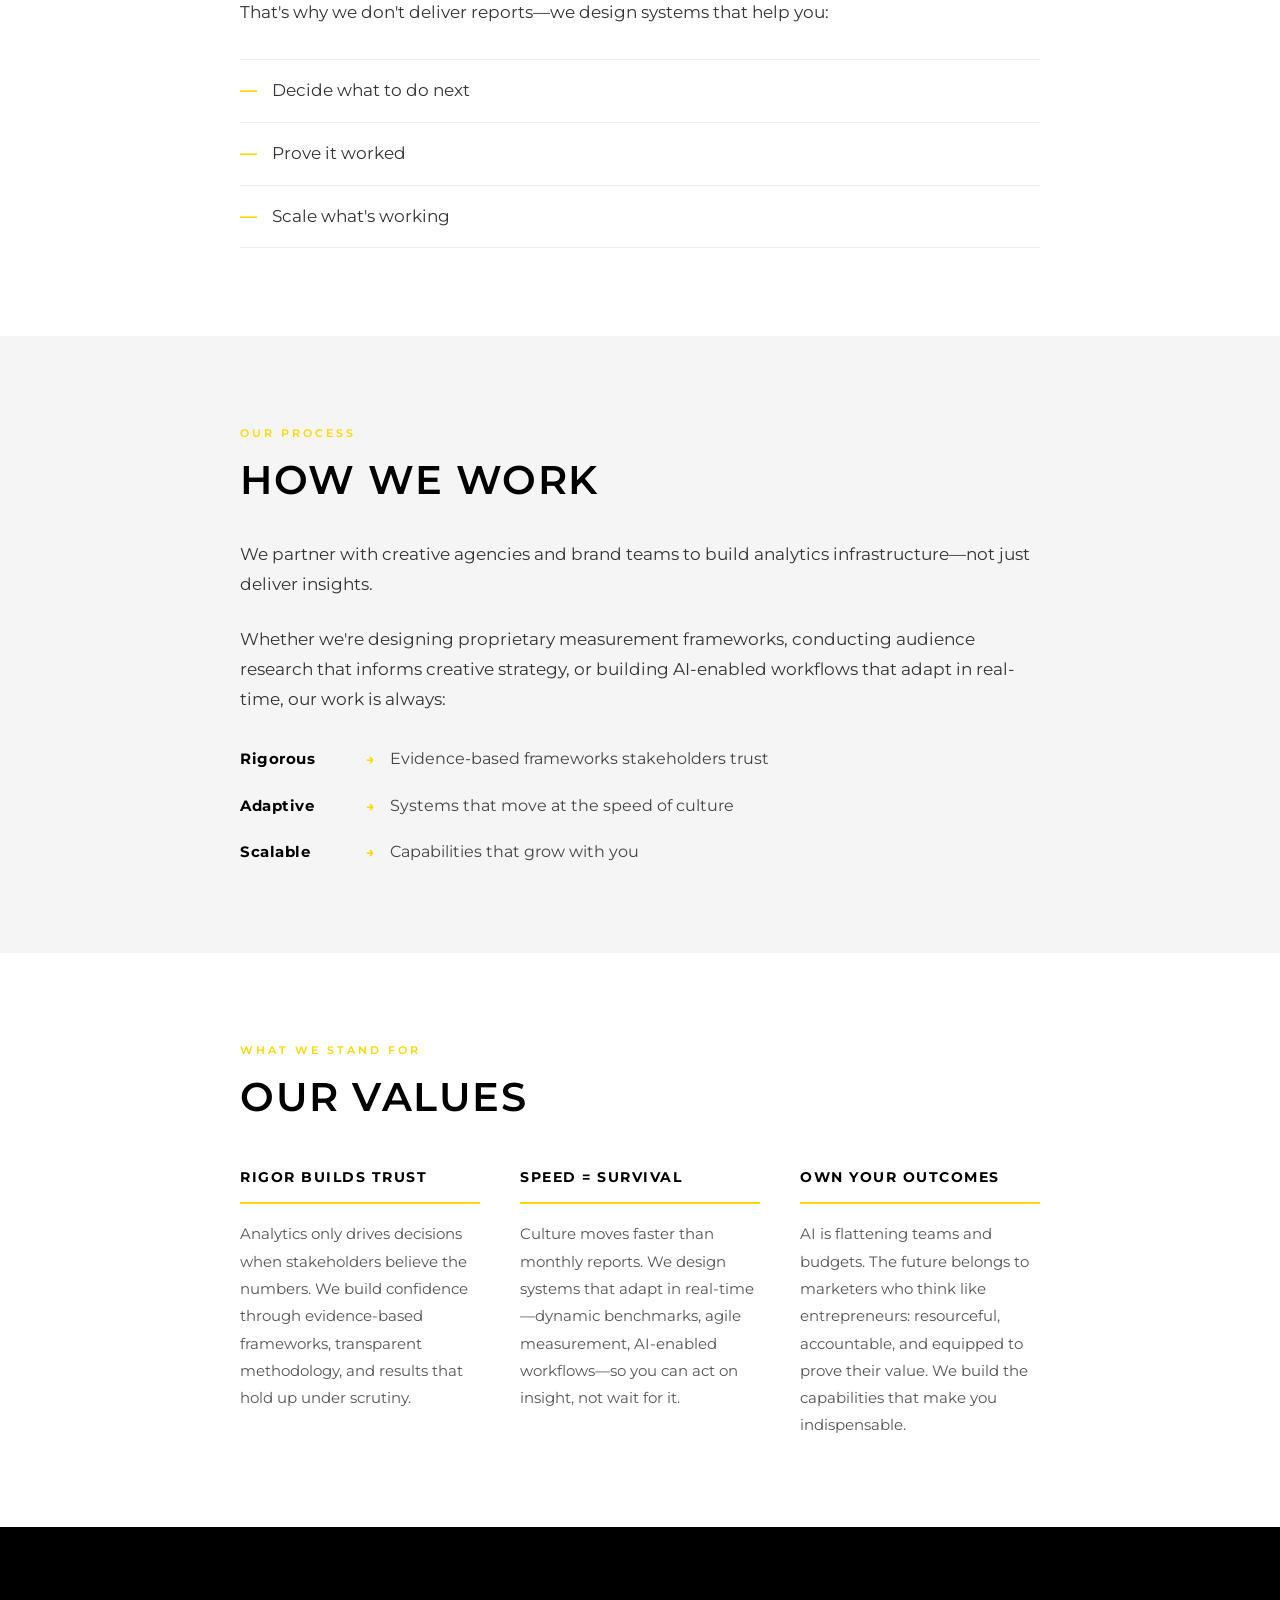
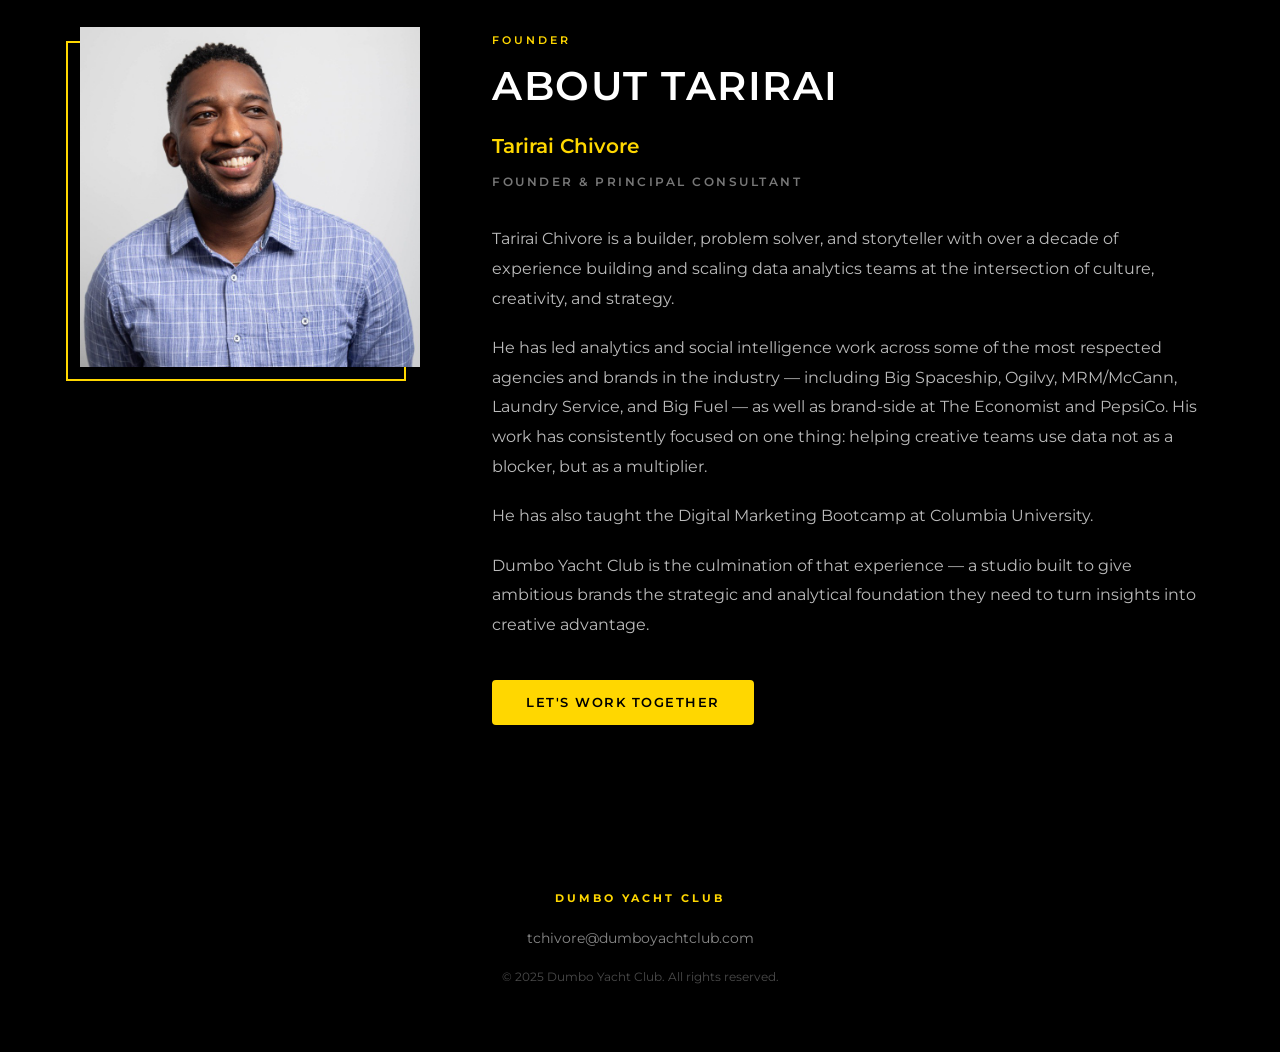
==== commit 7066c4b1: "Add The Lab section with MMM case study - Add "The Lab" nav item between About and Contact on all pa" ====
--- a/about.html
+++ b/about.html
@@ -9,6 +9,7 @@
   <link rel="preconnect" href="https://fonts.gstatic.com" crossorigin />
   <link href="https://fonts.googleapis.com/css2?family=Montserrat:wght@300;400;500;600;700&display=swap" rel="stylesheet" />
   <link rel="stylesheet" href="styles.css" />
+  <link rel="icon" href="favicon.ico" />
 </head>
 <body>
 
@@ -22,6 +23,7 @@
       <ul class="nav-links" role="list">
         <li><a href="services.html">Services</a></li>
         <li><a href="about.html">About</a></li>
+        <li><a href="lab.html">The Lab</a></li>
         <li><a href="contact.html">Contact</a></li>
       </ul>
 
@@ -38,6 +40,7 @@
       <nav class="mobile-nav">
         <a href="services.html">Services</a>
         <a href="about.html">About</a>
+        <a href="lab.html">The Lab</a>
         <a href="contact.html">Contact</a>
       </nav>
       <div class="mobile-cta">
--- a/styles.css
+++ b/styles.css
@@ -1034,6 +1034,327 @@
 .delay-5 { transition-delay: 0.5s; }
 
 /* =====================
+   Lab Pages
+   ===================== */
+
+/* Lab Hero */
+.lab-hero {
+  background: var(--black);
+  padding: 164px 0 80px;
+  text-align: center;
+}
+
+.lab-hero h1 {
+  color: var(--white);
+  margin-bottom: 20px;
+}
+
+.lab-hero .lead {
+  font-size: 18px;
+  color: #999;
+  max-width: 580px;
+  margin: 0 auto;
+  line-height: 1.75;
+}
+
+/* Lab Intro */
+.lab-intro {
+  padding: var(--pad-y) 0;
+  background: var(--light-gray);
+}
+
+.lab-intro .inner {
+  max-width: 780px;
+  margin: 0 auto;
+  text-align: center;
+}
+
+.lab-intro p {
+  font-size: 16px;
+  color: #555;
+  line-height: 1.85;
+  font-style: italic;
+}
+
+/* Lab Projects Grid */
+.lab-projects {
+  padding: var(--pad-y) 0;
+  background: var(--white);
+}
+
+.lab-projects .section-head {
+  margin-bottom: 56px;
+}
+
+.lab-grid {
+  display: grid;
+  grid-template-columns: repeat(3, 1fr);
+  gap: 2px;
+  background: #e8e8e8;
+}
+
+.lab-card {
+  background: var(--white);
+  padding: 52px 40px;
+  display: flex;
+  flex-direction: column;
+  transition: background var(--ease);
+}
+
+.lab-card:hover { background: var(--charcoal); }
+
+.lab-card:hover .lab-card-title,
+.lab-card:hover .lab-card-desc { color: #ddd; }
+
+.lab-card-tag {
+  font-size: 10px;
+  font-weight: 700;
+  letter-spacing: 3px;
+  text-transform: uppercase;
+  color: var(--yellow);
+  margin-bottom: 20px;
+}
+
+.lab-card-title {
+  font-size: 20px;
+  font-weight: 700;
+  letter-spacing: 0.5px;
+  line-height: 1.3;
+  margin-bottom: 16px;
+  color: var(--black);
+  transition: color var(--ease);
+}
+
+.lab-card-desc {
+  font-size: 14px;
+  color: #666;
+  line-height: 1.78;
+  margin-bottom: 36px;
+  flex: 1;
+  transition: color var(--ease);
+}
+
+/* Lab Project Hero */
+.lab-project-hero {
+  background: var(--black);
+  padding: 164px 0 80px;
+}
+
+.lab-project-hero h1 {
+  color: var(--white);
+  margin-bottom: 20px;
+}
+
+.lab-project-hero .lead {
+  font-size: 18px;
+  color: #999;
+  max-width: 640px;
+  line-height: 1.78;
+}
+
+.lab-back-link {
+  display: inline-flex;
+  align-items: center;
+  gap: 8px;
+  font-size: 12px;
+  font-weight: 600;
+  letter-spacing: 1.5px;
+  text-transform: uppercase;
+  color: #777;
+  margin-bottom: 40px;
+  transition: color var(--ease);
+}
+
+.lab-back-link:hover { color: var(--yellow); }
+
+/* Context Section */
+.lab-context {
+  padding: var(--pad-y) 0;
+  background: var(--white);
+}
+
+.lab-context-grid {
+  display: grid;
+  grid-template-columns: 1fr 1fr;
+  gap: 64px;
+  max-width: 900px;
+}
+
+.lab-context-block h3 {
+  font-size: 11px;
+  font-weight: 700;
+  letter-spacing: 2.5px;
+  text-transform: uppercase;
+  color: var(--yellow);
+  margin-bottom: 14px;
+}
+
+.lab-context-block p {
+  font-size: 16px;
+  color: #444;
+  line-height: 1.78;
+}
+
+/* Methodology Section */
+.lab-methodology {
+  padding: var(--pad-y) 0;
+  background: var(--light-gray);
+}
+
+.lab-methodology .section-head {
+  margin-bottom: 56px;
+}
+
+.lab-steps {
+  display: flex;
+  flex-direction: column;
+  gap: 2px;
+  background: #d8d8d8;
+}
+
+.lab-step {
+  background: var(--white);
+  padding: 52px 48px;
+  display: grid;
+  grid-template-columns: 80px 1fr;
+  gap: 40px;
+  align-items: start;
+}
+
+.lab-step-num {
+  font-size: 42px;
+  font-weight: 700;
+  color: var(--yellow);
+  letter-spacing: -1px;
+  line-height: 1;
+  padding-top: 4px;
+}
+
+.lab-step-content h3 {
+  font-size: 14px;
+  font-weight: 700;
+  letter-spacing: 1.5px;
+  text-transform: uppercase;
+  margin-bottom: 12px;
+  color: var(--black);
+}
+
+.lab-step-content p {
+  font-size: 15px;
+  color: #555;
+  line-height: 1.82;
+}
+
+/* Executive Matrix */
+.lab-matrix {
+  padding: var(--pad-y) 0;
+  background: var(--white);
+}
+
+.lab-matrix .section-head {
+  margin-bottom: 48px;
+}
+
+.matrix-table-wrap {
+  overflow-x: auto;
+}
+
+.matrix-table {
+  width: 100%;
+  border-collapse: collapse;
+}
+
+.matrix-table thead tr {
+  background: var(--black);
+  color: var(--white);
+}
+
+.matrix-table thead th {
+  padding: 16px 20px;
+  text-align: left;
+  font-size: 10px;
+  font-weight: 700;
+  letter-spacing: 2px;
+  text-transform: uppercase;
+}
+
+.matrix-table tbody tr {
+  border-bottom: 1px solid #eee;
+  transition: background var(--ease);
+}
+
+.matrix-table tbody tr:hover { background: var(--light-gray); }
+
+.matrix-table tbody td {
+  padding: 20px 20px;
+  color: #333;
+  font-size: 15px;
+}
+
+.matrix-table tbody td:first-child {
+  font-weight: 600;
+  color: var(--black);
+}
+
+.matrix-badge {
+  display: inline-block;
+  padding: 4px 10px;
+  font-size: 10px;
+  font-weight: 700;
+  letter-spacing: 1.5px;
+  text-transform: uppercase;
+  border-radius: 2px;
+}
+
+.badge-scale   { background: var(--yellow); color: var(--black); }
+.badge-maintain { background: var(--light-gray); color: #333; border: 1px solid #ccc; }
+.badge-warning  { background: var(--charcoal); color: #ff9f43; }
+
+/* Key Insight */
+.lab-insight {
+  padding: var(--pad-y) 0;
+  background: var(--black);
+}
+
+.lab-insight-inner {
+  max-width: 820px;
+}
+
+.lab-insight h2 {
+  color: var(--white);
+  margin-bottom: 32px;
+}
+
+.lab-insight blockquote {
+  border-left: 4px solid var(--yellow);
+  padding-left: 28px;
+  margin: 0;
+}
+
+.lab-insight blockquote p {
+  font-size: 17px;
+  color: #bbb;
+  line-height: 1.9;
+}
+
+/* Lab CTA */
+.lab-cta-section {
+  padding: var(--pad-y) 0;
+  background: var(--light-gray);
+  text-align: center;
+}
+
+.lab-cta-section h2 { margin-bottom: 16px; }
+
+.lab-cta-section p {
+  font-size: 17px;
+  color: #555;
+  max-width: 480px;
+  margin: 0 auto 44px;
+  line-height: 1.78;
+}
+
+/* =====================
    Responsive — Tablet (≤ 1024px)
    ===================== */
 @media (max-width: 1024px) {
@@ -1116,3 +1437,23 @@
 
   .btn { padding: 13px 24px; }
 }
+
+/* =====================
+   Lab — Responsive
+   ===================== */
+@media (max-width: 1024px) {
+  .lab-grid { grid-template-columns: repeat(2, 1fr); }
+}
+
+@media (max-width: 768px) {
+  .lab-hero          { padding: 128px 0 56px; }
+  .lab-project-hero  { padding: 128px 0 56px; }
+  .lab-context-grid  { grid-template-columns: 1fr; gap: 36px; }
+  .lab-step          { grid-template-columns: 1fr; gap: 12px; padding: 40px 28px; }
+  .lab-step-num      { font-size: 32px; }
+  .lab-grid          { grid-template-columns: 1fr; }
+  .lab-card          { padding: 40px 28px; }
+  .matrix-table      { font-size: 13px; }
+  .matrix-table thead th,
+  .matrix-table tbody td { padding: 14px 12px; }
+}
